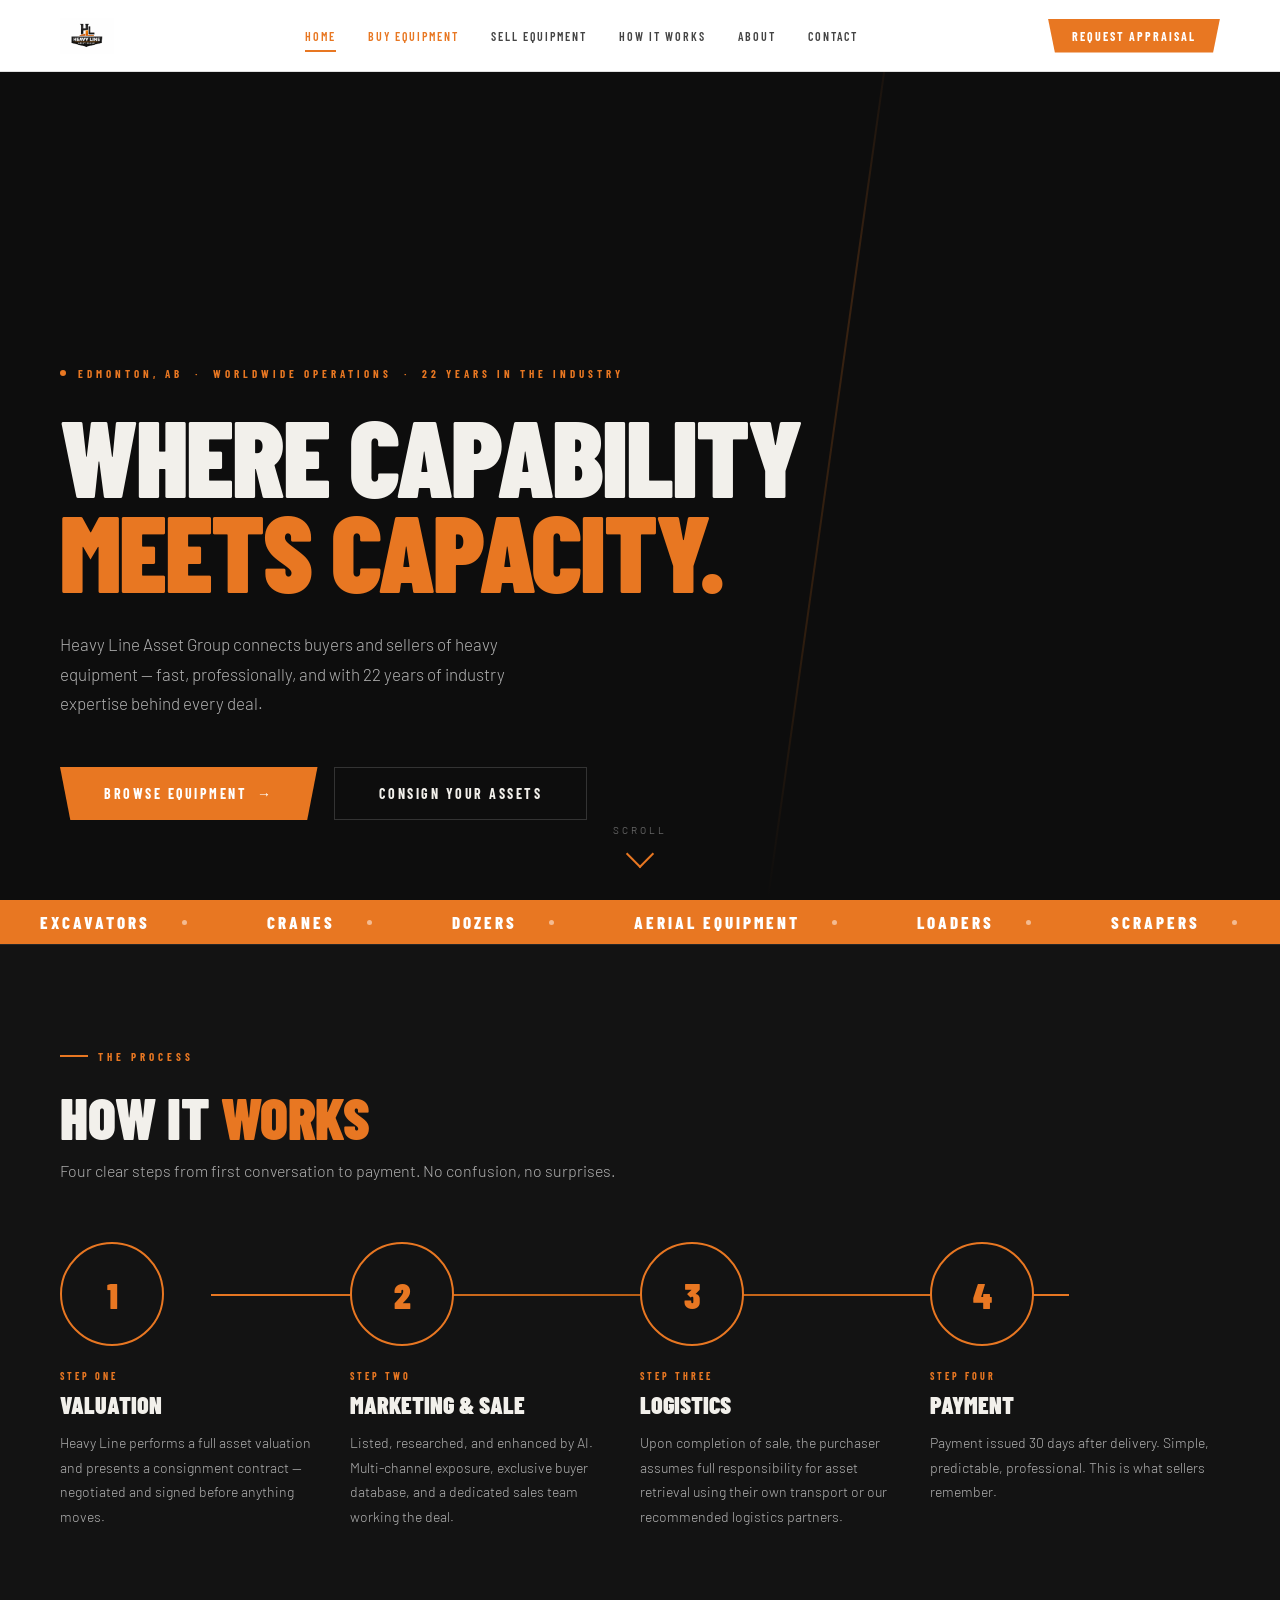
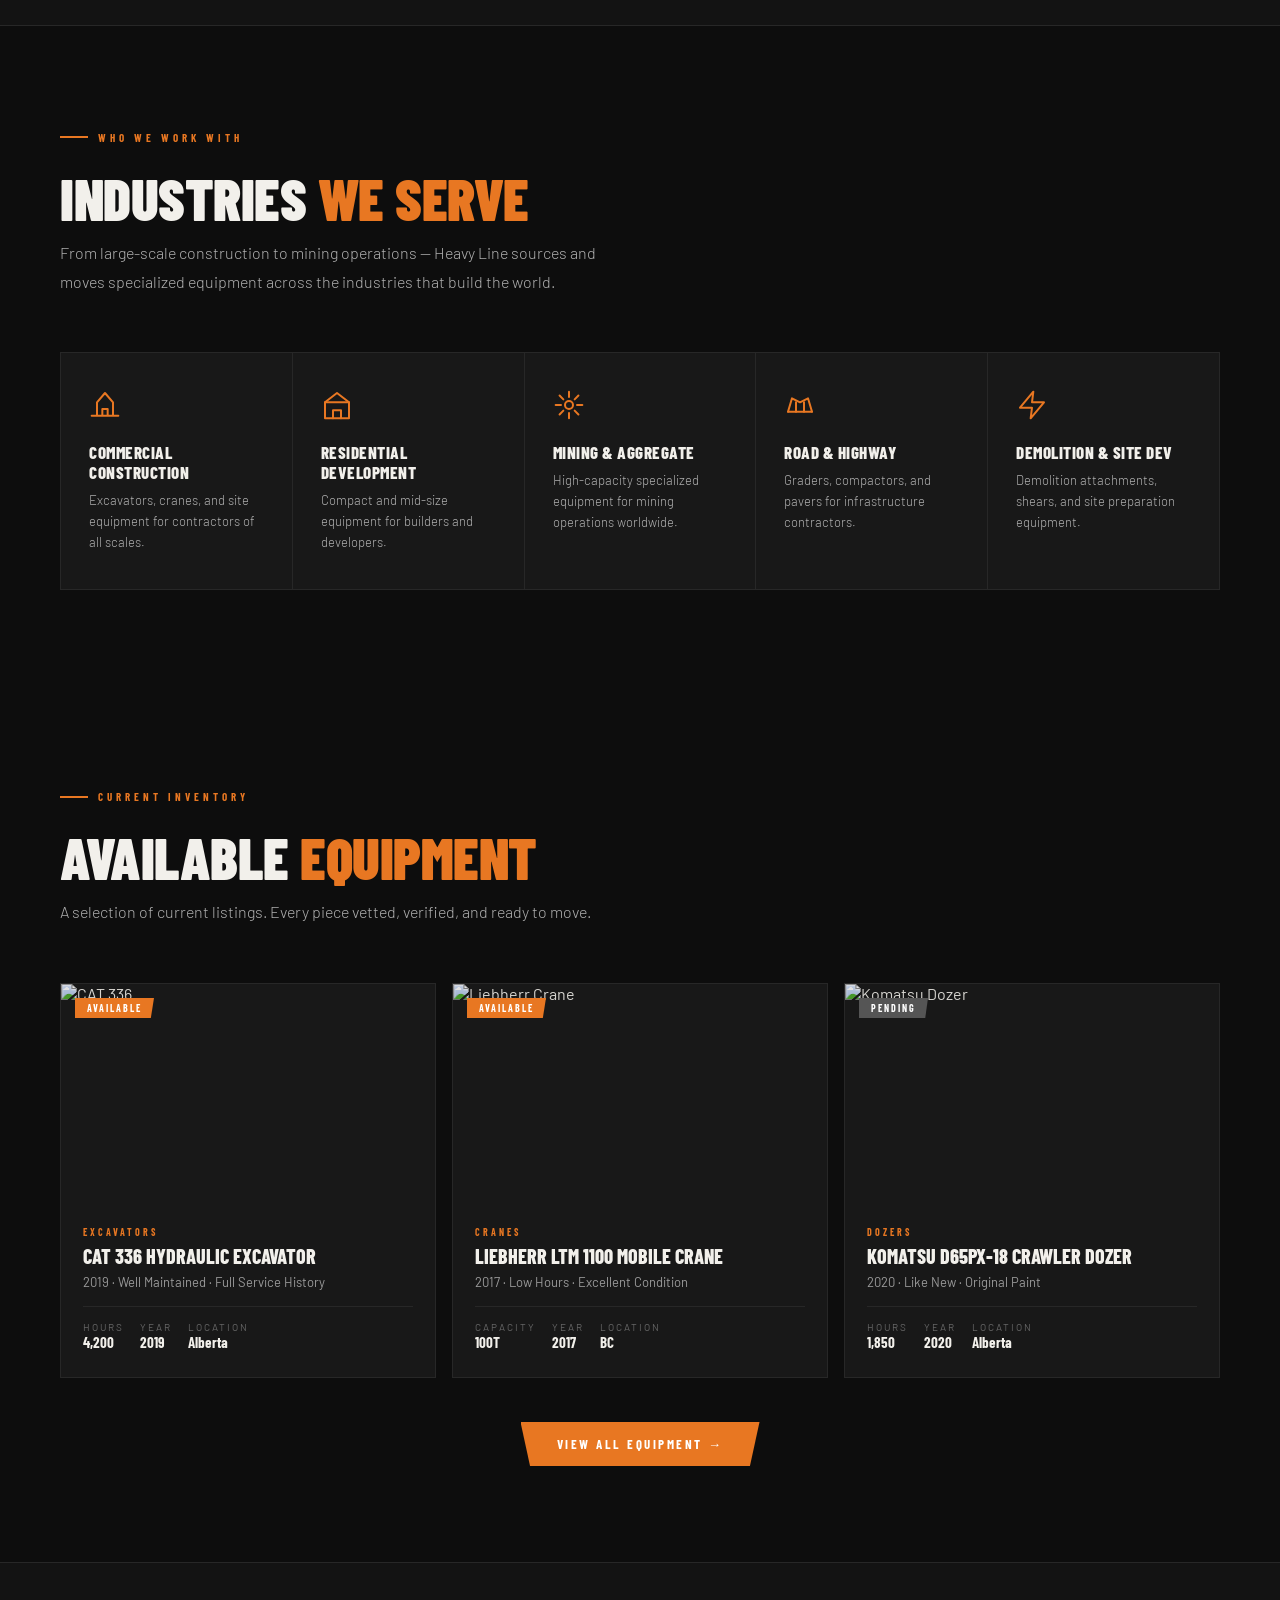
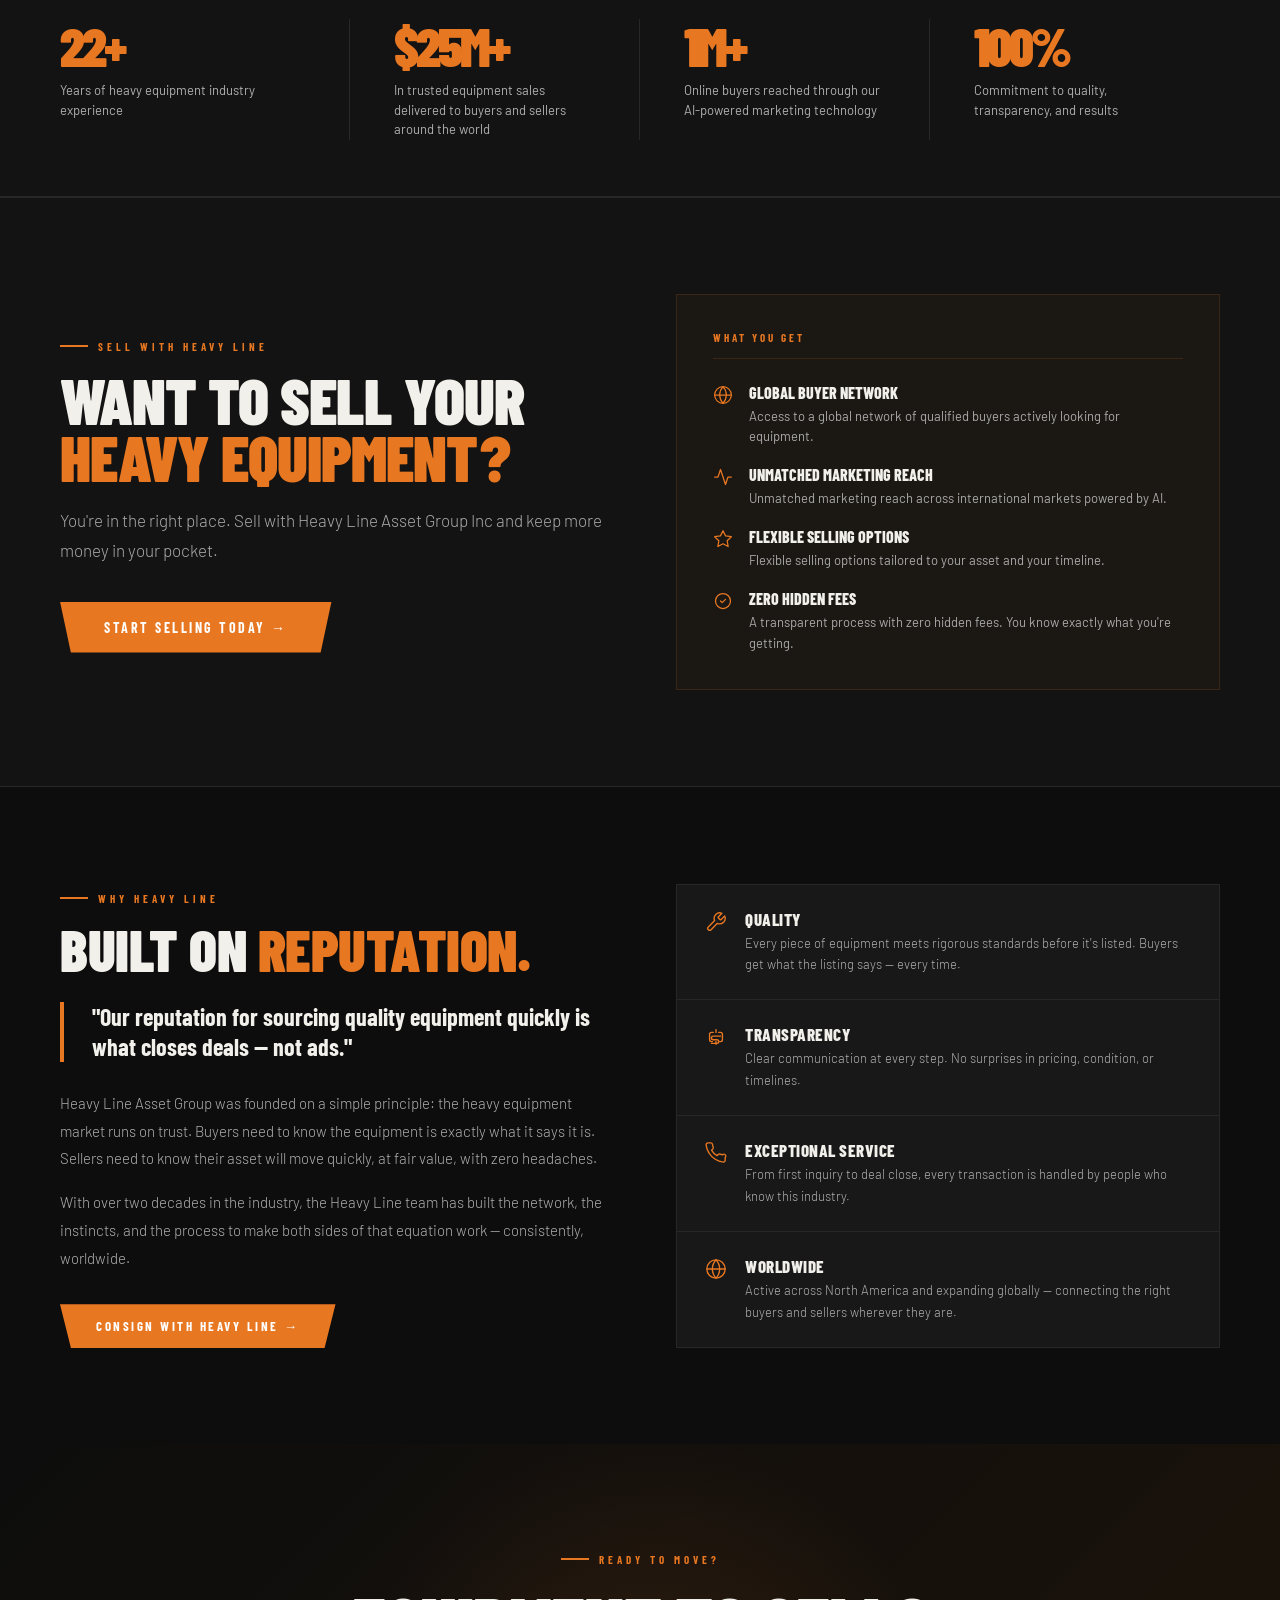
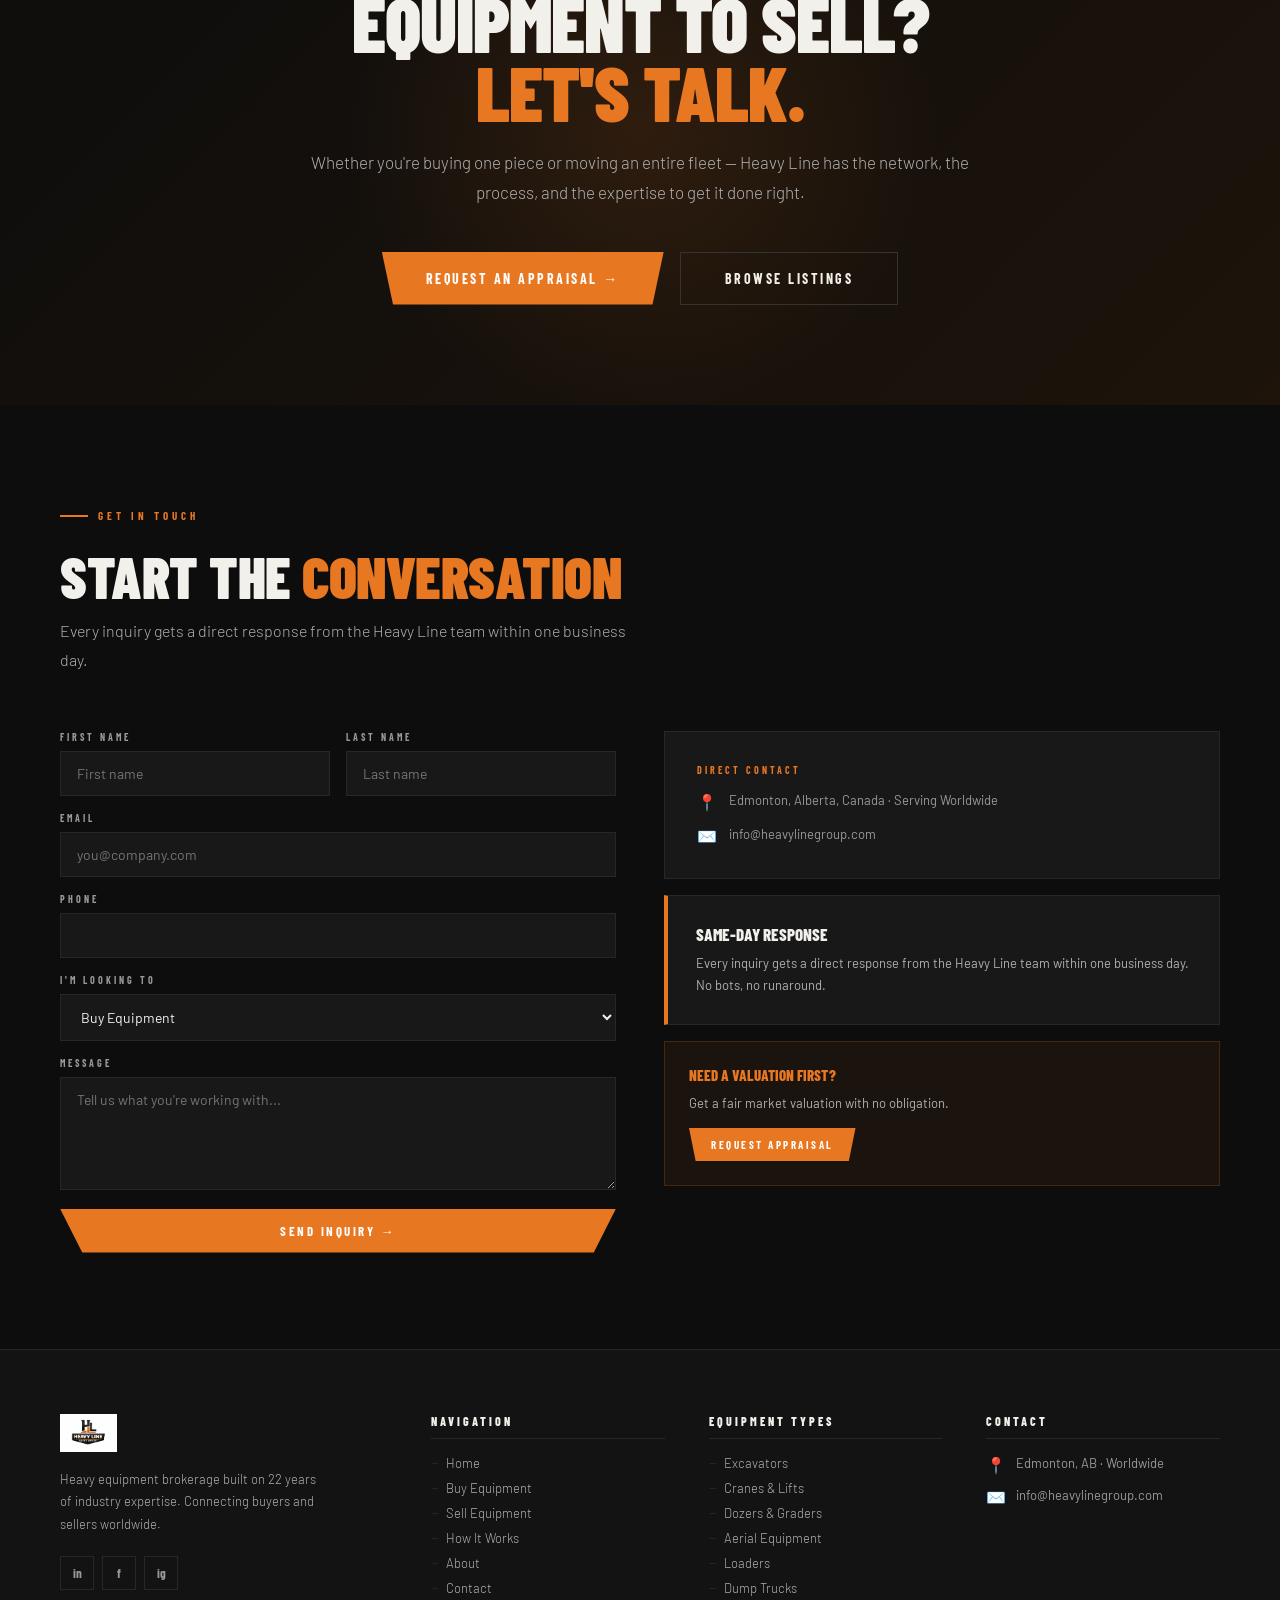
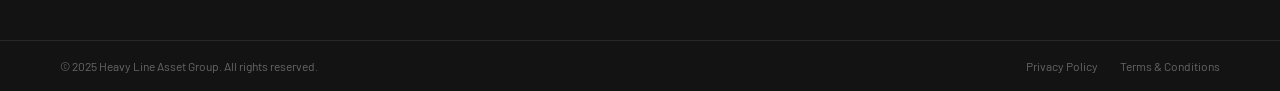
==== index.html @ 3ad679d1 "Add files via upload" ====
<!DOCTYPE html>
<html lang="en">
<head>
<meta charset="UTF-8">
<meta name="viewport" content="width=device-width, initial-scale=1.0">
<title>Heavy Line Asset Group — Global Heavy Equipment Brokerage</title>
<meta name="description" content="Heavy Line Asset Group connects buyers and sellers of heavy equipment worldwide. 22 years of industry expertise behind every deal.">
<link rel="stylesheet" href="style.css">
<script src="https://identity.netlify.com/v1/netlify-identity-widget.js"></script>
</head>
<body>
<!-- Netlify Forms detection -->
<form name="contact-inquiry" netlify netlify-honeypot="bot-field" hidden>
  <input type="text" name="first-name">
  <input type="text" name="last-name">
  <input type="email" name="email">
  <input type="tel" name="phone">
  <select name="inquiry-type"></select>
  <textarea name="message"></textarea>
</form>
<form name="appraisal-request" netlify netlify-honeypot="bot-field" hidden>
  <input type="text" name="first-name">
  <input type="text" name="last-name">
  <input type="email" name="email">
  <input type="tel" name="phone">
  <input type="text" name="equipment-type">
  <input type="text" name="make">
  <input type="text" name="model">
  <input type="number" name="year">
  <input type="text" name="location">
  <input type="text" name="condition">
  <textarea name="notes"></textarea>
</form>

<!-- Netlify Forms detection -->
<form name="contact-inquiry" netlify netlify-honeypot="bot-field" hidden>
  <input type="text" name="first-name">
  <input type="text" name="last-name">
  <input type="email" name="email">
  <input type="tel" name="phone">
  <select name="inquiry-type"></select>
  <textarea name="message"></textarea>
</form>
<form name="appraisal-request" netlify netlify-honeypot="bot-field" hidden>
  <input type="text" name="first-name">
  <input type="text" name="last-name">
  <input type="email" name="email">
  <input type="tel" name="phone">
  <input type="text" name="equipment-type">
  <input type="text" name="make">
  <input type="text" name="model">
  <input type="number" name="year">
  <input type="text" name="location">
  <input type="text" name="condition">
  <textarea name="notes"></textarea>
</form>

<nav class="nav" id="main-nav">
  <a href="index.html" class="nav__logo"><img src="[data-uri]" alt="Heavy Line Asset Group"></a>
  <ul class="nav__links">
    <li><a href="index.html" class="active">Home</a></li>
    <li><a href="buy.html" class="nav-buy">Buy Equipment</a></li>
    <li><a href="sell.html">Sell Equipment</a></li>
    <li><a href="index.html#how-it-works">How It Works</a></li>
    <li><a href="index.html#about">About</a></li>
    <li><a href="index.html#contact">Contact</a></li>
  </ul>
  <button class="nav__hamburger" id="nav-hamburger" onclick="this.classList.toggle('open');document.getElementById('mobile-nav').classList.toggle('open');" aria-label="Menu">
    <span></span><span></span><span></span>
  </button>
  <button class="nav__cta-btn" onclick="document.getElementById('appraisal-modal').classList.add('open');document.body.style.overflow='hidden'">Request Appraisal</button>
</nav>
<div class="nav__mobile" id="mobile-nav">
    <a href="index.html" class='active'>Home</a>
    <a href="buy.html" class='nav-buy'>Buy Equipment</a>
    <a href="sell.html" >Sell Equipment</a>
    <a href="index.html#how-it-works">How It Works</a>
    <a href="index.html#about">About</a>
    <a href="index.html#contact">Contact</a>
    <a href="#" class="nav__mobile-cta" onclick="document.getElementById('appraisal-modal').classList.add('open');document.body.style.overflow='hidden';document.getElementById('mobile-nav').classList.remove('open');document.querySelector('.nav__hamburger').classList.remove('open');return false;">Request Appraisal</a>
</div>

<!-- HERO -->
<section class="hero" style="position:relative;min-height:100vh;display:flex;flex-direction:column;justify-content:flex-end;padding:0 60px 80px;overflow:hidden;">
  <div style="position:absolute;inset:0;background:linear-gradient(to right,rgba(13,13,13,.96) 38%,rgba(13,13,13,.5) 65%,rgba(13,13,13,.88) 100%),linear-gradient(to top,rgba(13,13,13,.99) 0%,rgba(13,13,13,.25) 45%),url('https://images.unsplash.com/photo-1582580516099-72c92e2b8e5a?w=1600&q=80') center/cover no-repeat;"></div>
  <div style="position:absolute;top:0;right:35%;width:2px;height:100%;background:linear-gradient(to bottom,transparent,#E87722 30%,#B85E15 70%,transparent);opacity:.2;transform:skewX(-8deg);"></div>
  <div style="position:relative;z-index:2;max-width:780px;">
    <div style="display:flex;align-items:center;gap:12px;font-family:'Barlow Condensed',sans-serif;font-weight:700;font-size:11px;letter-spacing:4px;text-transform:uppercase;color:#E87722;margin-bottom:28px;animation:fadeUp .7s .1s ease both;">
      <div style="width:6px;height:6px;background:#E87722;border-radius:50%;animation:pulse 2.5s ease-in-out infinite;"></div>
      Edmonton, AB &nbsp;·&nbsp; Worldwide Operations &nbsp;·&nbsp; 22 Years in the Industry
    </div>
    <h1 style="font-family:'Barlow Condensed',sans-serif;font-weight:900;font-size:clamp(58px,8.5vw,108px);line-height:.88;text-transform:uppercase;letter-spacing:-2px;margin-bottom:32px;animation:fadeUp .8s .2s ease both;">Where Capability<br><span style="color:#E87722;display:block;">Meets Capacity.</span></h1>
    <p style="font-size:17px;font-weight:300;color:#b0b0b0;line-height:1.75;max-width:480px;margin-bottom:48px;animation:fadeUp .8s .35s ease both;">Heavy Line Asset Group connects buyers and sellers of heavy equipment — fast, professionally, and with 22 years of industry expertise behind every deal.</p>
    <div style="display:flex;gap:16px;flex-wrap:wrap;animation:fadeUp .8s .5s ease both;">
      <a href="buy.html" class="btn btn-primary btn-lg">Browse Equipment <span>→</span></a>
      <a href="sell.html" class="btn btn-ghost btn-lg">Consign Your Assets</a>
    </div>
  </div>

  <div style="position:absolute;bottom:36px;left:50%;transform:translateX(-50%);display:flex;flex-direction:column;align-items:center;gap:8px;z-index:2;animation:fadeIn 1s .8s ease both;">
    <span style="font-size:10px;letter-spacing:3px;text-transform:uppercase;color:#666;">Scroll</span>
    <div style="width:20px;height:20px;border-right:2px solid #E87722;border-bottom:2px solid #E87722;transform:rotate(45deg);animation:scrollDrop 2s ease-in-out infinite;"></div>
  </div>
</section>

<!-- TICKER -->
<div class="ticker"><div class="ticker__track">
  <span class="ticker__item">Excavators <span class="ticker__sep"></span></span><span class="ticker__item">Cranes <span class="ticker__sep"></span></span><span class="ticker__item">Dozers <span class="ticker__sep"></span></span><span class="ticker__item">Aerial Equipment <span class="ticker__sep"></span></span><span class="ticker__item">Loaders <span class="ticker__sep"></span></span><span class="ticker__item">Scrapers <span class="ticker__sep"></span></span><span class="ticker__item">Graders <span class="ticker__sep"></span></span><span class="ticker__item">Compactors <span class="ticker__sep"></span></span><span class="ticker__item">Dump Trucks <span class="ticker__sep"></span></span><span class="ticker__item">Forklifts <span class="ticker__sep"></span></span>
  <span class="ticker__item">Excavators <span class="ticker__sep"></span></span><span class="ticker__item">Cranes <span class="ticker__sep"></span></span><span class="ticker__item">Dozers <span class="ticker__sep"></span></span><span class="ticker__item">Aerial Equipment <span class="ticker__sep"></span></span><span class="ticker__item">Loaders <span class="ticker__sep"></span></span><span class="ticker__item">Scrapers <span class="ticker__sep"></span></span><span class="ticker__item">Graders <span class="ticker__sep"></span></span><span class="ticker__item">Compactors <span class="ticker__sep"></span></span><span class="ticker__item">Dump Trucks <span class="ticker__sep"></span></span><span class="ticker__item">Forklifts <span class="ticker__sep"></span></span>
</div></div>

<!-- HOW IT WORKS -->
<div class="sw--dark" id="how-it-works"><div class="sw-in">
  <div class="sec-hdr reveal"><p class="u-tag sec-tag">The Process</p><h2 class="sec-title" style="margin-top:14px;">How It <span>Works</span></h2><p class="sec-body">Four clear steps from first conversation to payment. No confusion, no surprises.</p></div>
  <div style="display:grid;grid-template-columns:repeat(4,1fr);gap:0;position:relative;" class="reveal">
    <div style="content:'';position:absolute;top:52px;left:calc(12.5% + 6px);right:calc(12.5% + 6px);height:2px;background:linear-gradient(90deg,#E87722,#B85E15,#E87722);z-index:0;pointer-events:none;"></div>
    <div class="proc-step" style="padding:0 32px 0 0;position:relative;z-index:1;">
      <div class="proc-circle" style="width:104px;height:104px;border-radius:50%;border:2px solid #E87722;background:#131313;display:flex;align-items:center;justify-content:center;margin-bottom:24px;"><span style="font-family:'Barlow Condensed',sans-serif;font-weight:900;font-size:36px;color:#E87722;">1</span></div>
      <p style="font-family:'Barlow Condensed',sans-serif;font-weight:700;font-size:10px;letter-spacing:3px;text-transform:uppercase;color:#E87722;margin-bottom:8px;">Step One</p>
      <h3 style="font-family:'Barlow Condensed',sans-serif;font-weight:900;font-size:24px;text-transform:uppercase;margin-bottom:12px;">Valuation</h3>
      <p style="font-size:14px;font-weight:300;color:#b0b0b0;line-height:1.75;">Heavy Line performs a full asset valuation and presents a consignment contract — negotiated and signed before anything moves.</p>
    </div>
    <div class="proc-step" style="padding:0 32px 0 0;position:relative;z-index:1;">
      <div class="proc-circle" style="width:104px;height:104px;border-radius:50%;border:2px solid #E87722;background:#131313;display:flex;align-items:center;justify-content:center;margin-bottom:24px;"><span style="font-family:'Barlow Condensed',sans-serif;font-weight:900;font-size:36px;color:#E87722;">2</span></div>
      <p style="font-family:'Barlow Condensed',sans-serif;font-weight:700;font-size:10px;letter-spacing:3px;text-transform:uppercase;color:#E87722;margin-bottom:8px;">Step Two</p>
      <h3 style="font-family:'Barlow Condensed',sans-serif;font-weight:900;font-size:24px;text-transform:uppercase;margin-bottom:12px;">Marketing &amp; Sale</h3>
      <p style="font-size:14px;font-weight:300;color:#b0b0b0;line-height:1.75;">Listed, researched, and enhanced by AI. Multi-channel exposure, exclusive buyer database, and a dedicated sales team working the deal.</p>
    </div>
    <div class="proc-step" style="padding:0 32px 0 0;position:relative;z-index:1;">
      <div class="proc-circle" style="width:104px;height:104px;border-radius:50%;border:2px solid #E87722;background:#131313;display:flex;align-items:center;justify-content:center;margin-bottom:24px;"><span style="font-family:'Barlow Condensed',sans-serif;font-weight:900;font-size:36px;color:#E87722;">3</span></div>
      <p style="font-family:'Barlow Condensed',sans-serif;font-weight:700;font-size:10px;letter-spacing:3px;text-transform:uppercase;color:#E87722;margin-bottom:8px;">Step Three</p>
      <h3 style="font-family:'Barlow Condensed',sans-serif;font-weight:900;font-size:24px;text-transform:uppercase;margin-bottom:12px;">Logistics</h3>
      <p style="font-size:14px;font-weight:300;color:#b0b0b0;line-height:1.75;">Upon completion of sale, the purchaser assumes full responsibility for asset retrieval using their own transport or our recommended logistics partners.</p>
    </div>
    <div class="proc-step" style="position:relative;z-index:1;">
      <div class="proc-circle" style="width:104px;height:104px;border-radius:50%;border:2px solid #E87722;background:#131313;display:flex;align-items:center;justify-content:center;margin-bottom:24px;"><span style="font-family:'Barlow Condensed',sans-serif;font-weight:900;font-size:36px;color:#E87722;">4</span></div>
      <p style="font-family:'Barlow Condensed',sans-serif;font-weight:700;font-size:10px;letter-spacing:3px;text-transform:uppercase;color:#E87722;margin-bottom:8px;">Step Four</p>
      <h3 style="font-family:'Barlow Condensed',sans-serif;font-weight:900;font-size:24px;text-transform:uppercase;margin-bottom:12px;">Payment</h3>
      <p style="font-size:14px;font-weight:300;color:#b0b0b0;line-height:1.75;">Payment issued 30 days after delivery. Simple, predictable, professional. This is what sellers remember.</p>
    </div>
  </div>
</div></div>

<!-- INDUSTRIES -->
<div class="sw">
  <div class="sec-hdr reveal"><p class="u-tag sec-tag">Who We Work With</p><h2 class="sec-title" style="margin-top:14px;">Industries <span>We Serve</span></h2><p class="sec-body">From large-scale construction to mining operations — Heavy Line sources and moves specialized equipment across the industries that build the world.</p></div>
  <div style="display:grid;grid-template-columns:repeat(5,1fr);gap:1px;background:#272727;border:1px solid #272727;margin-top:56px;" class="reveal">
    <div class="ind-card"><div style="margin-bottom:18px;"><svg width="32" height="32" viewBox="0 0 24 24" fill="none" stroke="#E87722" stroke-width="1.5" stroke-linecap="round" stroke-linejoin="round"><path d="M2 20h20M6 20V10l6-7 6 7v10M10 20v-5h4v5"/></svg></div><div style="font-family:'Barlow Condensed',sans-serif;font-weight:800;font-size:17px;text-transform:uppercase;letter-spacing:.5px;margin-bottom:8px;">Commercial Construction</div><div style="font-size:13px;font-weight:300;color:#b0b0b0;line-height:1.6;">Excavators, cranes, and site equipment for contractors of all scales.</div></div>
    <div class="ind-card"><div style="margin-bottom:18px;"><svg width="32" height="32" viewBox="0 0 24 24" fill="none" stroke="#E87722" stroke-width="1.5" stroke-linecap="round" stroke-linejoin="round"><rect x="3" y="10" width="18" height="12"/><path d="M3 10L12 3l9 7"/><path d="M9 22V16h6v6"/></svg></div><div style="font-family:'Barlow Condensed',sans-serif;font-weight:800;font-size:17px;text-transform:uppercase;letter-spacing:.5px;margin-bottom:8px;">Residential Development</div><div style="font-size:13px;font-weight:300;color:#b0b0b0;line-height:1.6;">Compact and mid-size equipment for builders and developers.</div></div>
    <div class="ind-card"><div style="margin-bottom:18px;"><svg width="32" height="32" viewBox="0 0 24 24" fill="none" stroke="#E87722" stroke-width="1.5" stroke-linecap="round" stroke-linejoin="round"><circle cx="12" cy="12" r="3"/><path d="M12 2v4M12 18v4M4.93 4.93l2.83 2.83M16.24 16.24l2.83 2.83M2 12h4M18 12h4M4.93 19.07l2.83-2.83M16.24 7.76l2.83-2.83"/></svg></div><div style="font-family:'Barlow Condensed',sans-serif;font-weight:800;font-size:17px;text-transform:uppercase;letter-spacing:.5px;margin-bottom:8px;">Mining &amp; Aggregate</div><div style="font-size:13px;font-weight:300;color:#b0b0b0;line-height:1.6;">High-capacity specialized equipment for mining operations worldwide.</div></div>
    <div class="ind-card"><div style="margin-bottom:18px;"><svg width="32" height="32" viewBox="0 0 24 24" fill="none" stroke="#E87722" stroke-width="1.5" stroke-linecap="round" stroke-linejoin="round"><path d="M3 17l3-10 6 3 6-3 3 10"/><path d="M3 17h18"/><path d="M9 10v7M15 10v7"/></svg></div><div style="font-family:'Barlow Condensed',sans-serif;font-weight:800;font-size:17px;text-transform:uppercase;letter-spacing:.5px;margin-bottom:8px;">Road &amp; Highway</div><div style="font-size:13px;font-weight:300;color:#b0b0b0;line-height:1.6;">Graders, compactors, and pavers for infrastructure contractors.</div></div>
    <div class="ind-card"><div style="margin-bottom:18px;"><svg width="32" height="32" viewBox="0 0 24 24" fill="none" stroke="#E87722" stroke-width="1.5" stroke-linecap="round" stroke-linejoin="round"><polygon points="13 2 3 14 12 14 11 22 21 10 12 10 13 2"/></svg></div><div style="font-family:'Barlow Condensed',sans-serif;font-weight:800;font-size:17px;text-transform:uppercase;letter-spacing:.5px;margin-bottom:8px;">Demolition &amp; Site Dev</div><div style="font-size:13px;font-weight:300;color:#b0b0b0;line-height:1.6;">Demolition attachments, shears, and site preparation equipment.</div></div>
  </div>
</div>

<!-- FEATURED LISTINGS -->
<div class="sw" id="listings">
  <div class="sec-hdr reveal"><p class="u-tag sec-tag">Current Inventory</p><h2 class="sec-title" style="margin-top:14px;">Available <span>Equipment</span></h2><p class="sec-body">A selection of current listings. Every piece vetted, verified, and ready to move.</p></div>
  <div style="display:grid;grid-template-columns:repeat(3,1fr);gap:16px;" id="featured-listings">
    <!-- Sample listing cards - replace with real listings -->
    <a href="listing.html?id=cat-336" class="lst-card reveal rd1">
      <div class="lst-card__imgw"><img src="https://images.unsplash.com/photo-1558618666-fcd25c85cd64?w=600&q=80" alt="CAT 336" class="lst-card__img"><span class="lst-card__badge available">Available</span></div>
      <div class="lst-card__body"><p class="lst-card__cat">Excavators</p><h3 class="lst-card__title">CAT 336 Hydraulic Excavator</h3><p class="lst-card__sub">2019 · Well Maintained · Full Service History</p><div class="lst-card__specs"><div><div class="lst-card__spec-l">Hours</div><div class="lst-card__spec-v">4,200</div></div><div><div class="lst-card__spec-l">Year</div><div class="lst-card__spec-v">2019</div></div><div><div class="lst-card__spec-l">Location</div><div class="lst-card__spec-v">Alberta</div></div></div></div>
    </a>
    <a href="listing.html?id=liebherr-ltm" class="lst-card reveal rd2">
      <div class="lst-card__imgw"><img src="https://images.unsplash.com/photo-1504307651254-35680f356dfd?w=600&q=80" alt="Liebherr Crane" class="lst-card__img"><span class="lst-card__badge available">Available</span></div>
      <div class="lst-card__body"><p class="lst-card__cat">Cranes</p><h3 class="lst-card__title">Liebherr LTM 1100 Mobile Crane</h3><p class="lst-card__sub">2017 · Low Hours · Excellent Condition</p><div class="lst-card__specs"><div><div class="lst-card__spec-l">Capacity</div><div class="lst-card__spec-v">100T</div></div><div><div class="lst-card__spec-l">Year</div><div class="lst-card__spec-v">2017</div></div><div><div class="lst-card__spec-l">Location</div><div class="lst-card__spec-v">BC</div></div></div></div>
    </a>
    <a href="listing.html?id=komatsu-d65" class="lst-card reveal rd3">
      <div class="lst-card__imgw"><img src="https://images.unsplash.com/photo-1581094794329-c8112a89af12?w=600&q=80" alt="Komatsu Dozer" class="lst-card__img"><span class="lst-card__badge pending">Pending</span></div>
      <div class="lst-card__body"><p class="lst-card__cat">Dozers</p><h3 class="lst-card__title">Komatsu D65PX-18 Crawler Dozer</h3><p class="lst-card__sub">2020 · Like New · Original Paint</p><div class="lst-card__specs"><div><div class="lst-card__spec-l">Hours</div><div class="lst-card__spec-v">1,850</div></div><div><div class="lst-card__spec-l">Year</div><div class="lst-card__spec-v">2020</div></div><div><div class="lst-card__spec-l">Location</div><div class="lst-card__spec-v">Alberta</div></div></div></div>
    </a>
  </div>
  <div style="text-align:center;margin-top:44px;" class="reveal"><a href="buy.html" class="btn btn-primary">View All Equipment →</a></div>
</div>

<!-- STATS BAR -->
<div class="stats-bar"><div class="stats-bar__in">
  <div class="stats-bar__item reveal"><div class="stats-n">22+</div><div class="stats-l" style="color:#b0b0b0;">Years of heavy equipment industry experience</div></div>
  <div class="stats-bar__item reveal rd1"><div class="stats-n">$25M+</div><div class="stats-l" style="color:#b0b0b0;">In trusted equipment sales delivered to buyers and sellers around the world</div></div>
  <div class="stats-bar__item reveal rd2"><div class="stats-n">1M+</div><div class="stats-l" style="color:#b0b0b0;">Online buyers reached through our AI-powered marketing technology</div></div>
  <div class="stats-bar__item reveal rd3"><div class="stats-n">100%</div><div class="stats-l" style="color:#b0b0b0;">Commitment to quality, transparency, and results</div></div>
</div></div>

<!-- SELL CTA SECTION -->
<div class="sw" style="background:#131313;border-top:1px solid #272727;border-bottom:1px solid #272727;padding:0;">
  <div style="max-width:1280px;margin:0 auto;padding:96px 60px;">
    <div style="display:grid;grid-template-columns:1fr 1fr;gap:72px;align-items:center;">
      <div class="reveal">
        <p class="u-tag sec-tag" style="margin-bottom:18px;">Sell With Heavy Line</p>
        <h2 style="font-family:'Barlow Condensed',sans-serif;font-weight:900;font-size:clamp(38px,5vw,66px);line-height:.9;text-transform:uppercase;letter-spacing:-1px;margin-bottom:20px;">Want to Sell Your<br><span style="color:#E87722;">Heavy Equipment?</span></h2>
        <p style="font-size:17px;font-weight:300;color:#aaa;line-height:1.75;margin-bottom:36px;">You're in the right place. Sell with Heavy Line Asset Group Inc and keep more money in your pocket.</p>
        <a href="sell.html" class="btn btn-primary btn-lg">Start Selling Today →</a>
      </div>
      <div class="reveal rd2">
        <div style="background:rgba(232,119,34,.04);border:1px solid rgba(232,119,34,.15);padding:36px;">
          <p style="font-family:'Barlow Condensed',sans-serif;font-weight:700;font-size:11px;letter-spacing:3px;text-transform:uppercase;color:#E87722;margin-bottom:24px;padding-bottom:14px;border-bottom:1px solid rgba(232,119,34,.15);">What You Get</p>
          <div style="display:flex;flex-direction:column;gap:18px;">
            <div style="display:flex;gap:16px;align-items:flex-start;">
              <div style="flex-shrink:0;margin-top:2px;"><svg width="20" height="20" viewBox="0 0 24 24" fill="none" stroke="#E87722" stroke-width="1.5" stroke-linecap="round" stroke-linejoin="round"><circle cx="12" cy="12" r="10"/><line x1="2" y1="12" x2="22" y2="12"/><path d="M12 2a15.3 15.3 0 0 1 4 10 15.3 15.3 0 0 1-4 10 15.3 15.3 0 0 1-4-10 15.3 15.3 0 0 1 4-10z"/></svg></div>
              <div><div style="font-family:'Barlow Condensed',sans-serif;font-weight:800;font-size:16px;text-transform:uppercase;margin-bottom:4px;">Global Buyer Network</div><div style="font-size:13px;color:#aaa;line-height:1.6;">Access to a global network of qualified buyers actively looking for equipment.</div></div>
            </div>
            <div style="display:flex;gap:16px;align-items:flex-start;">
              <div style="flex-shrink:0;margin-top:2px;"><svg width="20" height="20" viewBox="0 0 24 24" fill="none" stroke="#E87722" stroke-width="1.5" stroke-linecap="round" stroke-linejoin="round"><path d="M22 12h-4l-3 9L9 3l-3 9H2"/></svg></div>
              <div><div style="font-family:'Barlow Condensed',sans-serif;font-weight:800;font-size:16px;text-transform:uppercase;margin-bottom:4px;">Unmatched Marketing Reach</div><div style="font-size:13px;color:#aaa;line-height:1.6;">Unmatched marketing reach across international markets powered by AI.</div></div>
            </div>
            <div style="display:flex;gap:16px;align-items:flex-start;">
              <div style="flex-shrink:0;margin-top:2px;"><svg width="20" height="20" viewBox="0 0 24 24" fill="none" stroke="#E87722" stroke-width="1.5" stroke-linecap="round" stroke-linejoin="round"><path d="M12 2l3.09 6.26L22 9.27l-5 4.87 1.18 6.88L12 17.77l-6.18 3.25L7 14.14 2 9.27l6.91-1.01L12 2z"/></svg></div>
              <div><div style="font-family:'Barlow Condensed',sans-serif;font-weight:800;font-size:16px;text-transform:uppercase;margin-bottom:4px;">Flexible Selling Options</div><div style="font-size:13px;color:#aaa;line-height:1.6;">Flexible selling options tailored to your asset and your timeline.</div></div>
            </div>
            <div style="display:flex;gap:16px;align-items:flex-start;">
              <div style="flex-shrink:0;margin-top:2px;"><svg width="20" height="20" viewBox="0 0 24 24" fill="none" stroke="#E87722" stroke-width="1.5" stroke-linecap="round" stroke-linejoin="round"><path d="M9 12l2 2 4-4"/><path d="M21 12c0 4.97-4.03 9-9 9s-9-4.03-9-9 4.03-9 9-9 9 4.03 9 9z"/></svg></div>
              <div><div style="font-family:'Barlow Condensed',sans-serif;font-weight:800;font-size:16px;text-transform:uppercase;margin-bottom:4px;">Zero Hidden Fees</div><div style="font-size:13px;color:#aaa;line-height:1.6;">A transparent process with zero hidden fees. You know exactly what you're getting.</div></div>
            </div>
          </div>
        </div>
      </div>
    </div>
  </div>
</div>
<!-- ABOUT -->
<div class="sw" id="about">
  <div style="display:grid;grid-template-columns:1fr 1fr;gap:72px;align-items:center;">
    <div class="reveal">
      <p class="u-tag sec-tag" style="margin-bottom:18px;">Why Heavy Line</p>
      <h2 class="sec-title" style="margin-bottom:26px;">Built on <span>Reputation.</span></h2>
      <blockquote style="font-family:'Barlow Condensed',sans-serif;font-weight:700;font-size:24px;line-height:1.25;border-left:4px solid #E87722;padding-left:28px;margin-bottom:28px;">"Our reputation for sourcing quality equipment quickly is what closes deals — not ads."</blockquote>
      <p style="font-size:15px;font-weight:300;color:#b0b0b0;line-height:1.85;margin-bottom:16px;">Heavy Line Asset Group was founded on a simple principle: the heavy equipment market runs on trust. Buyers need to know the equipment is exactly what it says it is. Sellers need to know their asset will move quickly, at fair value, with zero headaches.</p>
      <p style="font-size:15px;font-weight:300;color:#b0b0b0;line-height:1.85;margin-bottom:32px;">With over two decades in the industry, the Heavy Line team has built the network, the instincts, and the process to make both sides of that equation work — consistently, worldwide.</p>
      <a href="sell.html" class="btn btn-primary">Consign With Heavy Line →</a>
    </div>
    <div style="display:flex;flex-direction:column;gap:0;" class="reveal rd2">
      <div style="padding:24px 28px;border:1px solid #272727;border-bottom:none;background:#181818;display:flex;gap:18px;align-items:flex-start;transition:border-color .2s;" onmouseover="this.style.borderColor='rgba(232,119,34,.4)'" onmouseout="this.style.borderColor='#272727'"><div style="flex-shrink:0;margin-top:2px;"><svg width="22" height="22" viewBox="0 0 24 24" fill="none" stroke="#E87722" stroke-width="1.5" stroke-linecap="round" stroke-linejoin="round"><path d="M14.7 6.3a1 1 0 0 0 0 1.4l1.6 1.6a1 1 0 0 0 1.4 0l3.77-3.77a6 6 0 0 1-7.94 7.94l-6.91 6.91a2.12 2.12 0 0 1-3-3l6.91-6.91a6 6 0 0 1 7.94-7.94l-3.76 3.76z"/></svg></div><div><div style="font-family:'Barlow Condensed',sans-serif;font-weight:800;font-size:17px;text-transform:uppercase;letter-spacing:.5px;margin-bottom:4px;">Quality</div><div style="font-size:13px;font-weight:300;color:#b0b0b0;line-height:1.65;">Every piece of equipment meets rigorous standards before it's listed. Buyers get what the listing says — every time.</div></div></div>
      <div style="padding:24px 28px;border:1px solid #272727;border-bottom:none;background:#181818;display:flex;gap:18px;align-items:flex-start;transition:border-color .2s;" onmouseover="this.style.borderColor='rgba(232,119,34,.4)'" onmouseout="this.style.borderColor='#272727'"><div style="flex-shrink:0;margin-top:2px;"><svg width="22" height="22" viewBox="0 0 24 24" fill="none" stroke="#E87722" stroke-width="1.5" stroke-linecap="round" stroke-linejoin="round"><path d="M17 11H9a2 2 0 0 0 0 4h4a2 2 0 0 1 0 4H7"/><path d="M9 7H7a2 2 0 0 0-2 2v6a2 2 0 0 0 2 2h1"/><path d="M15 7h2a2 2 0 0 1 2 2v6a2 2 0 0 1-2 2h-1"/><line x1="12" y1="4" x2="12" y2="7"/><line x1="12" y1="17" x2="12" y2="20"/></svg></div><div><div style="font-family:'Barlow Condensed',sans-serif;font-weight:800;font-size:17px;text-transform:uppercase;letter-spacing:.5px;margin-bottom:4px;">Transparency</div><div style="font-size:13px;font-weight:300;color:#b0b0b0;line-height:1.65;">Clear communication at every step. No surprises in pricing, condition, or timelines.</div></div></div>
      <div style="padding:24px 28px;border:1px solid #272727;border-bottom:none;background:#181818;display:flex;gap:18px;align-items:flex-start;transition:border-color .2s;" onmouseover="this.style.borderColor='rgba(232,119,34,.4)'" onmouseout="this.style.borderColor='#272727'"><div style="flex-shrink:0;margin-top:2px;"><svg width="22" height="22" viewBox="0 0 24 24" fill="none" stroke="#E87722" stroke-width="1.5" stroke-linecap="round" stroke-linejoin="round"><path d="M22 16.92v3a2 2 0 0 1-2.18 2 19.79 19.79 0 0 1-8.63-3.07A19.5 19.5 0 0 1 4.36 12 19.79 19.79 0 0 1 1.21 3.18 2 2 0 0 1 3.22 1h3a2 2 0 0 1 2 1.72c.127.96.361 1.903.7 2.81a2 2 0 0 1-.45 2.11L7.09 8.91a16 16 0 0 0 6 6l1.27-1.27a2 2 0 0 1 2.11-.45c.907.339 1.85.573 2.81.7A2 2 0 0 1 22 16.92z"/></svg></div><div><div style="font-family:'Barlow Condensed',sans-serif;font-weight:800;font-size:17px;text-transform:uppercase;letter-spacing:.5px;margin-bottom:4px;">Exceptional Service</div><div style="font-size:13px;font-weight:300;color:#b0b0b0;line-height:1.65;">From first inquiry to deal close, every transaction is handled by people who know this industry.</div></div></div>
      <div style="padding:24px 28px;border:1px solid #272727;background:#181818;display:flex;gap:18px;align-items:flex-start;transition:border-color .2s;" onmouseover="this.style.borderColor='rgba(232,119,34,.4)'" onmouseout="this.style.borderColor='#272727'"><div style="flex-shrink:0;margin-top:2px;"><svg width="22" height="22" viewBox="0 0 24 24" fill="none" stroke="#E87722" stroke-width="1.5" stroke-linecap="round" stroke-linejoin="round"><circle cx="12" cy="12" r="10"/><line x1="2" y1="12" x2="22" y2="12"/><path d="M12 2a15.3 15.3 0 0 1 4 10 15.3 15.3 0 0 1-4 10 15.3 15.3 0 0 1-4-10 15.3 15.3 0 0 1 4-10z"/></svg></div><div><div style="font-family:'Barlow Condensed',sans-serif;font-weight:800;font-size:17px;text-transform:uppercase;letter-spacing:.5px;margin-bottom:4px;">Worldwide</div><div style="font-size:13px;font-weight:300;color:#b0b0b0;line-height:1.65;">Active across North America and expanding globally — connecting the right buyers and sellers wherever they are.</div></div></div>
    </div>
  </div>
</div>

<!-- CTA BANNER -->
<div style="position:relative;padding:100px 60px;overflow:hidden;text-align:center;">
  <div style="position:absolute;inset:0;background:linear-gradient(135deg,rgba(13,13,13,.97) 0%,rgba(30,20,10,.95) 100%),url('https://images.unsplash.com/photo-1590283603385-17ffb3a7f29f?w=1400&q=80') center/cover no-repeat;"></div>
  <div style="position:absolute;width:600px;height:600px;background:radial-gradient(circle,rgba(232,119,34,.12) 0%,transparent 70%);top:50%;left:50%;transform:translate(-50%,-50%);pointer-events:none;"></div>
  <div style="position:relative;z-index:2;max-width:680px;margin:0 auto;" class="reveal">
    <p class="u-tag" style="justify-content:center;margin-bottom:22px;">Ready to Move?</p>
    <h2 style="font-family:'Barlow Condensed',sans-serif;font-weight:900;font-size:clamp(46px,6vw,78px);line-height:.9;text-transform:uppercase;letter-spacing:-1px;margin-bottom:22px;">Equipment to Sell?<br><span style="color:#E87722;display:block;">Let's Talk.</span></h2>
    <p style="font-size:17px;font-weight:300;color:#b0b0b0;line-height:1.75;margin-bottom:44px;">Whether you're buying one piece or moving an entire fleet — Heavy Line has the network, the process, and the expertise to get it done right.</p>
    <div style="display:flex;gap:16px;justify-content:center;flex-wrap:wrap;">
      <button class="btn btn-primary btn-lg" onclick="document.getElementById('appraisal-modal').classList.add('open');document.body.style.overflow='hidden'">Request an Appraisal →</button>
      <a href="buy.html" class="btn btn-ghost btn-lg">Browse Listings</a>
    </div>
  </div>
</div>

<!-- CONTACT -->
<div class="sw" id="contact">
  <div class="sec-hdr reveal"><p class="u-tag sec-tag">Get in Touch</p><h2 class="sec-title" style="margin-top:14px;">Start the <span>Conversation</span></h2><p class="sec-body">Every inquiry gets a direct response from the Heavy Line team within one business day.</p></div>
  <div style="display:grid;grid-template-columns:1fr 1fr;gap:48px;margin-top:0;" class="reveal">
    <div>
      <div class="form-row-2"><div><label class="form-label">First Name</label><input type="text" class="form-input" placeholder="First name"></div><div><label class="form-label">Last Name</label><input type="text" class="form-input" placeholder="Last name"></div></div>
      <div class="form-group"><label class="form-label">Email</label><input type="email" class="form-input" placeholder="you@company.com"></div>
      <div class="form-group"><label class="form-label">Phone</label><input type="tel" class="form-input" placeholder=""></div>
      <div class="form-group"><label class="form-label">I'm Looking To</label><select class="form-input"><option>Buy Equipment</option><option>Sell / Consign Equipment</option><option>Get an Asset Valuation</option><option>General Inquiry</option></select></div>
      <div class="form-group"><label class="form-label">Message</label><textarea rows="5" class="form-input" placeholder="Tell us what you're working with..."></textarea></div>
      <button class="btn btn-primary" style="width:100%;justify-content:center;" id="contact-submit-btn" onclick="submitContactForm(this)">Send Inquiry →</button>
    </div>
    <div style="display:flex;flex-direction:column;gap:16px;">
      <div style="background:#181818;border:1px solid #272727;padding:32px;">
        <div style="font-family:'Barlow Condensed',sans-serif;font-weight:700;font-size:10px;letter-spacing:3px;text-transform:uppercase;color:#E87722;margin-bottom:16px;">Direct Contact</div>
        <div style="display:flex;gap:12px;align-items:flex-start;margin-bottom:14px;"><span style="color:#E87722;">📍</span><span style="font-size:13px;color:#999;">Edmonton, Alberta, Canada · Serving Worldwide</span></div>
        
        <div style="display:flex;gap:12px;align-items:flex-start;"><span style="color:#E87722;">✉️</span><span style="font-size:13px;color:#999;">info@heavylinegroup.com</span></div>
      </div>
      <div style="background:#181818;border:1px solid #272727;border-left:4px solid #E87722;padding:28px;">
        <div style="font-family:'Barlow Condensed',sans-serif;font-weight:800;font-size:17px;text-transform:uppercase;margin-bottom:8px;">Same-Day Response</div>
        <div style="font-size:13px;color:#b0b0b0;line-height:1.7;">Every inquiry gets a direct response from the Heavy Line team within one business day. No bots, no runaround.</div>
      </div>
      <div style="background:rgba(232,119,34,.06);border:1px solid rgba(232,119,34,.2);padding:24px;">
        <div style="font-family:'Barlow Condensed',sans-serif;font-weight:800;font-size:15px;text-transform:uppercase;color:#E87722;margin-bottom:8px;">Need a Valuation First?</div>
        <div style="font-size:13px;color:#b0b0b0;line-height:1.7;margin-bottom:14px;">Get a fair market valuation with no obligation.</div>
        <button class="btn btn-primary" style="font-size:11px;padding:10px 22px;" onclick="document.getElementById('appraisal-modal').classList.add('open');document.body.style.overflow='hidden'">Request Appraisal</button>
      </div>
    </div>
  </div>
</div>

<!-- FOOTER -->
<footer class="footer">
  <div class="footer__top">
    <div><div class="footer__logo"><img src="[data-uri]" alt="Heavy Line Asset Group"></div><p class="footer__desc">Heavy equipment brokerage built on 22 years of industry expertise. Connecting buyers and sellers worldwide.</p><div class="footer__socials"><div class="footer__soc">in</div><div class="footer__soc">f</div><div class="footer__soc">ig</div></div></div>
    <div><div class="footer__col-t">Navigation</div><ul class="footer__links"><li><a href="index.html">Home</a></li><li><a href="buy.html">Buy Equipment</a></li><li><a href="sell.html">Sell Equipment</a></li><li><a href="index.html#how-it-works">How It Works</a></li><li><a href="index.html#about">About</a></li><li><a href="index.html#contact">Contact</a></li></ul></div>
    <div><div class="footer__col-t">Equipment Types</div><ul class="footer__links"><li><a href="buy.html">Excavators</a></li><li><a href="buy.html">Cranes &amp; Lifts</a></li><li><a href="buy.html">Dozers &amp; Graders</a></li><li><a href="buy.html">Aerial Equipment</a></li><li><a href="buy.html">Loaders</a></li><li><a href="buy.html">Dump Trucks</a></li></ul></div>
    <div><div class="footer__col-t">Contact</div><div style="display:flex;gap:10px;margin-bottom:12px;"><span style="color:#E87722;">📍</span><span style="font-size:13px;color:#999;">Edmonton, AB · Worldwide</span></div><div style="display:flex;gap:10px;"><span style="color:#E87722;">✉️</span><span style="font-size:13px;color:#999;">info@heavylinegroup.com</span></div></div>
  </div>
  <div class="footer__bot"><p class="footer__copy">© 2025 Heavy Line Asset Group. All rights reserved.</p><div class="footer__legal"><a href="#">Privacy Policy</a><a href="#">Terms &amp; Conditions</a></div></div>
</footer>

<!-- APPRAISAL MODAL -->
<div id="appraisal-modal" style="position:fixed;inset:0;background:rgba(0,0,0,.88);z-index:1000;display:none;align-items:flex-start;justify-content:center;padding:60px 20px;overflow-y:auto;backdrop-filter:blur(6px);">
  <div style="background:#131313;border:1px solid #333;width:100%;max-width:800px;position:relative;animation:fadeUp .35s ease both;">
    <div style="background:#0D0D0D;border-bottom:1px solid #272727;padding:28px 36px;display:flex;align-items:flex-start;justify-content:space-between;gap:20px;" id="modal-header">
      <div><h2 style="font-family:'Barlow Condensed',sans-serif;font-weight:900;font-size:30px;text-transform:uppercase;">Request an <span style="color:#E87722;">Appraisal</span></h2><p style="font-size:14px;color:#999;margin-top:6px;">Fill in the details and the Heavy Line team will be in touch within one business day.</p></div>
      <button onclick="document.getElementById('appraisal-modal').classList.remove('open');document.getElementById('appraisal-modal').style.display='none';document.body.style.overflow='';" style="background:none;border:none;color:#999;font-size:22px;cursor:pointer;flex-shrink:0;">✕</button>
    </div>
    <div style="padding:36px;" id="modal-form">
      <p style="font-family:'Barlow Condensed',sans-serif;font-weight:700;font-size:11px;letter-spacing:3px;text-transform:uppercase;color:#E87722;margin-bottom:16px;padding-bottom:10px;border-bottom:1px solid #272727;">01 — Your Contact Information</p>
      <div class="form-row-2"><div><label class="form-label">First Name *</label><input type="text" class="form-input" id="m-fname" placeholder="First name"></div><div><label class="form-label">Last Name *</label><input type="text" class="form-input" id="m-lname" placeholder="Last name"></div></div>
      <div class="form-row-2" style="margin-top:0;"><div><label class="form-label">Email *</label><input type="email" class="form-input" id="m-email" placeholder="you@company.com"></div><div><label class="form-label">Phone *</label><input type="tel" class="form-input" id="m-phone" placeholder=""></div></div>
      <div class="form-group"><label class="form-label">Company</label><input type="text" class="form-input" id="m-company" placeholder="Company name (optional)"></div>
      <p style="font-family:'Barlow Condensed',sans-serif;font-weight:700;font-size:11px;letter-spacing:3px;text-transform:uppercase;color:#E87722;margin:24px 0 16px;padding-bottom:10px;border-bottom:1px solid #272727;">02 — Equipment Details</p>
      <div style="display:grid;grid-template-columns:1fr 1fr 1fr;gap:16px;margin-bottom:16px;">
        <div><label class="form-label">Equipment Type *</label><select class="form-input" id="m-type"><option value="">Select type</option><option>Excavator</option><option>Crane / Lift</option><option>Dozer</option><option>Loader</option><option>Aerial Equipment</option><option>Dump Truck</option><option>Scraper</option><option>Grader</option><option>Forklift</option><option>Compactor</option><option>Other</option></select></div>
        <div><label class="form-label">Make *</label><input type="text" class="form-input" id="m-make" placeholder="e.g. CAT, Komatsu"></div>
        <div><label class="form-label">Model *</label><input type="text" class="form-input" id="m-model" placeholder="e.g. 336, D65PX"></div>
      </div>
      <div style="display:grid;grid-template-columns:1fr 1fr 1fr;gap:16px;margin-bottom:16px;">
        <div><label class="form-label">Year *</label><input type="number" class="form-input" id="m-year" placeholder="e.g. 2019"></div>
        <div><label class="form-label">Hours / Mileage</label><input type="text" class="form-input" id="m-hours" placeholder="e.g. 4,200 hrs"></div>
        <div><label class="form-label">Location *</label><input type="text" class="form-input" id="m-location" placeholder="City, Province/State"></div>
      </div>
      <div style="display:grid;grid-template-columns:1fr 1fr;gap:16px;margin-bottom:16px;">
        <div><label class="form-label">Condition *</label><select class="form-input" id="m-condition"><option value="">Select condition</option><option>Excellent — Like New</option><option>Good — Well Maintained</option><option>Fair — Minor Repairs Needed</option><option>Poor — Requires Significant Work</option></select></div>
        <div><label class="form-label">Timeline to Sell</label><select class="form-input" id="m-timeline"><option value="">Select timeline</option><option>ASAP</option><option>Within 30 days</option><option>Within 60–90 days</option><option>No rush — Best price priority</option></select></div>
      </div>
      <div class="form-group"><label class="form-label">Additional Notes</label><textarea rows="3" class="form-input" id="m-notes" placeholder="Service history, attachments included, known issues, asking price..."></textarea></div>
    </div>
    <div id="modal-success" style="display:none;text-align:center;padding:60px 36px;">
      <div style="font-size:56px;margin-bottom:20px;">✅</div>
      <h3 style="font-family:'Barlow Condensed',sans-serif;font-weight:900;font-size:32px;text-transform:uppercase;margin-bottom:12px;">Appraisal Request <span style="color:#E87722;">Received</span></h3>
      <p style="font-size:15px;color:#b0b0b0;line-height:1.7;max-width:440px;margin:0 auto 28px;">The Heavy Line team will review your submission and be in touch within one business day.</p>
      <button class="btn btn-primary" onclick="document.getElementById('appraisal-modal').classList.remove('open');document.getElementById('appraisal-modal').style.display='none';document.body.style.overflow='';document.getElementById('modal-form').style.display='block';document.getElementById('modal-success').style.display='none';document.getElementById('modal-footer').style.display='flex';">Back to Site →</button>
    </div>
    <div id="modal-footer" style="padding:24px 36px;background:#0D0D0D;border-top:1px solid #272727;display:flex;align-items:center;justify-content:space-between;gap:16px;flex-wrap:wrap;">
      <p style="font-size:12px;color:#666;">🔒 Your information is kept strictly confidential.</p>
      <button class="btn btn-primary" onclick="submitAppraisal()">Submit Appraisal Request →</button>
    </div>
  </div>
</div>

<style>
#appraisal-modal.open { display:flex; }
.ind-card { background:#181818; padding:36px 28px; position:relative; overflow:hidden; transition:background .25s; cursor:default; }
.ind-card:hover { background:#1E1E1E; }
.ind-card::after { content:''; position:absolute; bottom:0; left:0; right:0; height:3px; background:#E87722; transform:scaleX(0); transform-origin:left; transition:transform .3s; }
.ind-card:hover::after { transform:scaleX(1); }
@media(max-width:860px){
  .hero { padding:0 24px 64px !important; }
  .hero > div:nth-child(4) { display:none !important; }
  #contact > div:last-child { grid-template-columns:1fr !important; }
  .sw > div[style*="grid-template-columns:1fr 1fr"] { grid-template-columns:1fr !important; }
  #featured-listings { grid-template-columns:1fr 1fr !important; }
  .sw > div[style*="grid-template-columns:repeat(5"] { grid-template-columns:1fr 1fr !important; }
  .sw-in > div[style*="grid-template-columns:repeat(4"] { grid-template-columns:1fr 1fr !important; }
}
@media(max-width:560px){
  #featured-listings { grid-template-columns:1fr !important; }
}
</style>
<script>
// Nav scroll
const nav = document.getElementById('main-nav');
window.addEventListener('scroll', () => nav.classList.toggle('scrolled', window.scrollY > 60));

// Scroll reveal
const obs = new IntersectionObserver(entries => entries.forEach(e => { if(e.isIntersecting) e.target.classList.add('in-view'); }), {threshold:.1});
document.querySelectorAll('.reveal').forEach(el => {
  if(el.getBoundingClientRect().top < window.innerHeight) el.classList.add('in-view');
  else obs.observe(el);
});

// Appraisal submit
function submitAppraisal() {
  const req = ['m-fname','m-lname','m-email','m-phone','m-type','m-make','m-model','m-year','m-condition','m-location'];
  let valid = true;
  req.forEach(id => {
    const el = document.getElementById(id);
    if(el && !el.value.trim()) { el.style.borderColor='#CC3333'; valid=false; setTimeout(()=>el.style.borderColor='#272727',2500); }
  });
  if(!valid) return;
  document.getElementById('modal-form').style.display='none';
  document.getElementById('modal-footer').style.display='none';
  document.getElementById('modal-header').style.display='none';
  document.getElementById('modal-success').style.display='block';
}


async function submitContactForm(btn) {
  btn.textContent = 'Sending...';
  btn.disabled = true;
  const formData = new FormData();
  formData.append('form-name', 'contact-inquiry');
  formData.append('first-name', document.querySelector('#contact input[placeholder="First name"]')?.value || '');
  formData.append('last-name', document.querySelector('#contact input[placeholder="Last name"]')?.value || '');
  formData.append('email', document.querySelector('#contact input[type="email"]')?.value || '');
  formData.append('phone', document.querySelector('#contact input[type="tel"]')?.value || '');
  formData.append('inquiry-type', document.querySelector('#contact select')?.value || '');
  formData.append('message', document.querySelector('#contact textarea')?.value || '');
  try {
    await fetch('/', { method: 'POST', body: formData });
    btn.textContent = '✓ Sent — We\'ll be in touch within 1 business day';
    btn.style.background = '#2a6e2a';
    btn.style.clipPath = 'none';
  } catch(e) {
    btn.textContent = 'Send Inquiry →';
    btn.disabled = false;
  }
}
// Close modal on escape
document.addEventListener('keydown', e => { if(e.key==='Escape') { document.getElementById('appraisal-modal').classList.remove('open'); document.getElementById('appraisal-modal').style.display='none'; document.body.style.overflow=''; }});
</script>
<script src="js/listings.js"></script>
</body>
</html>
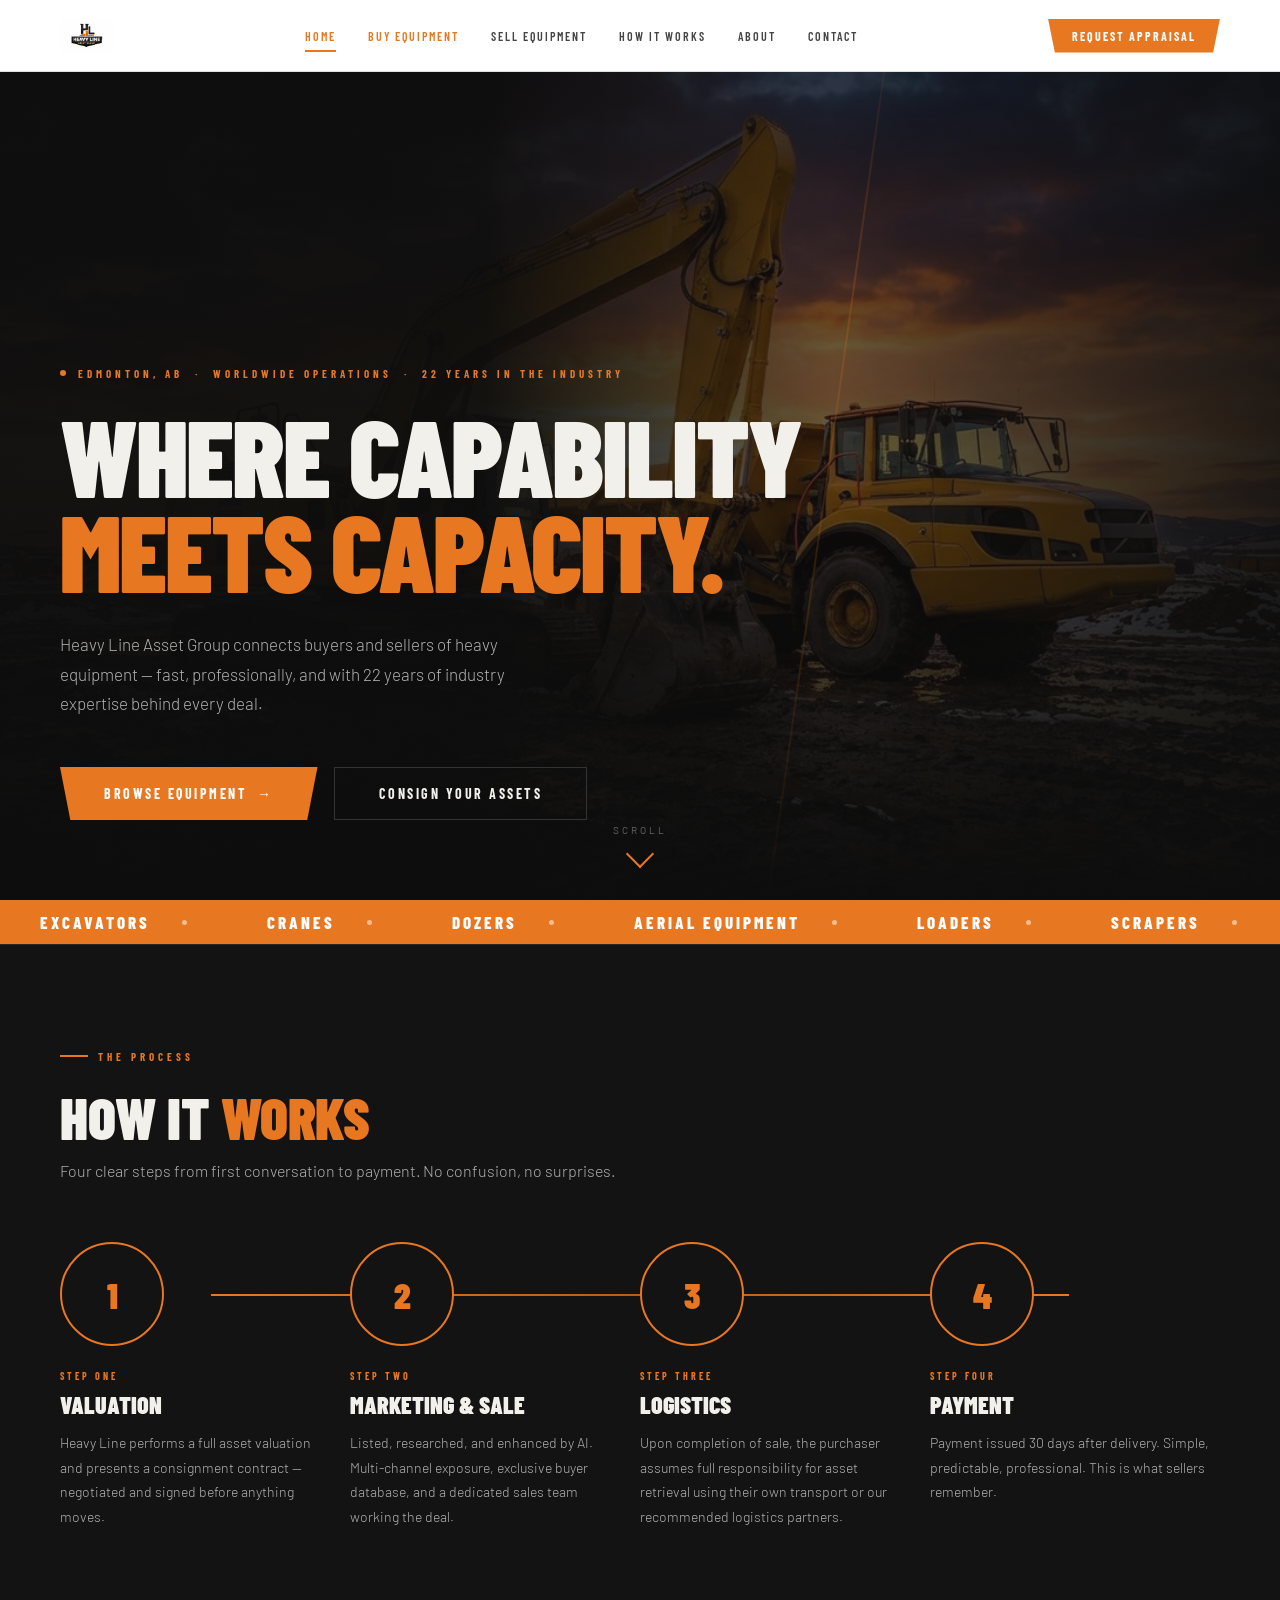
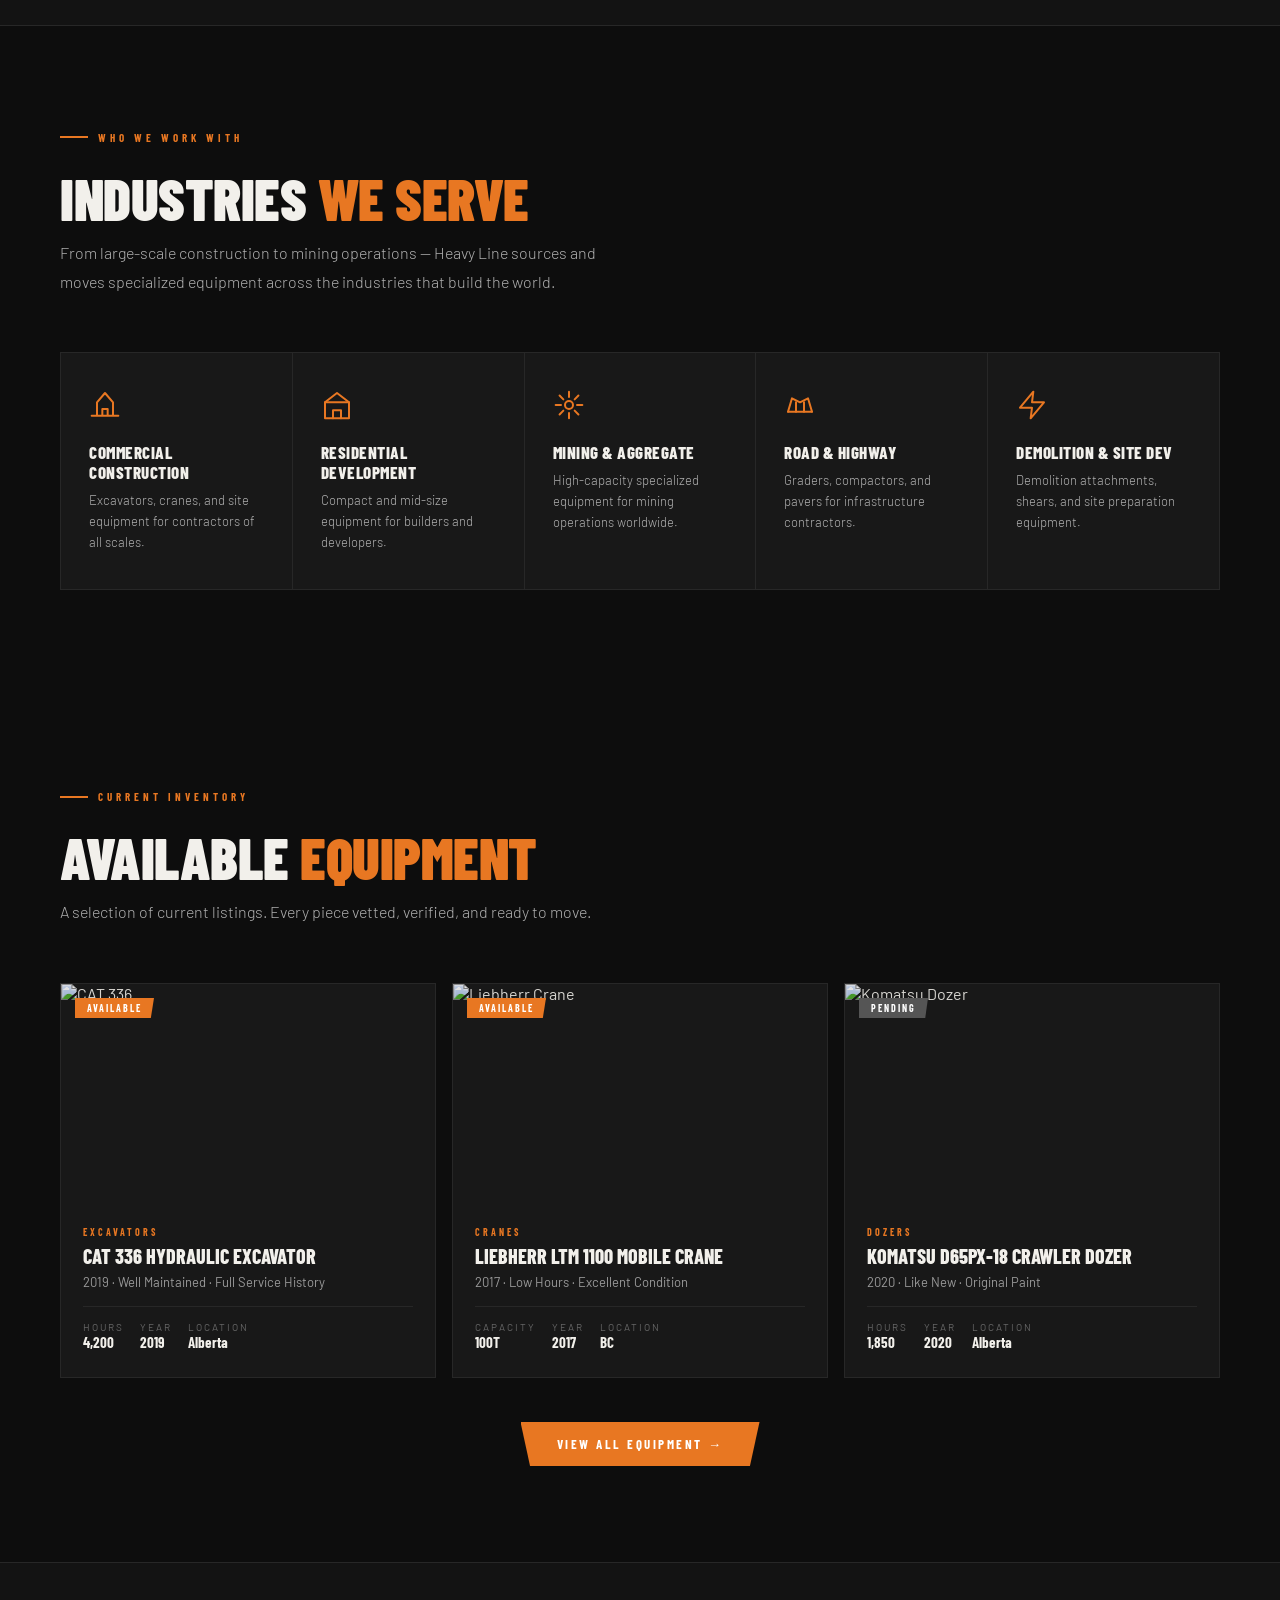
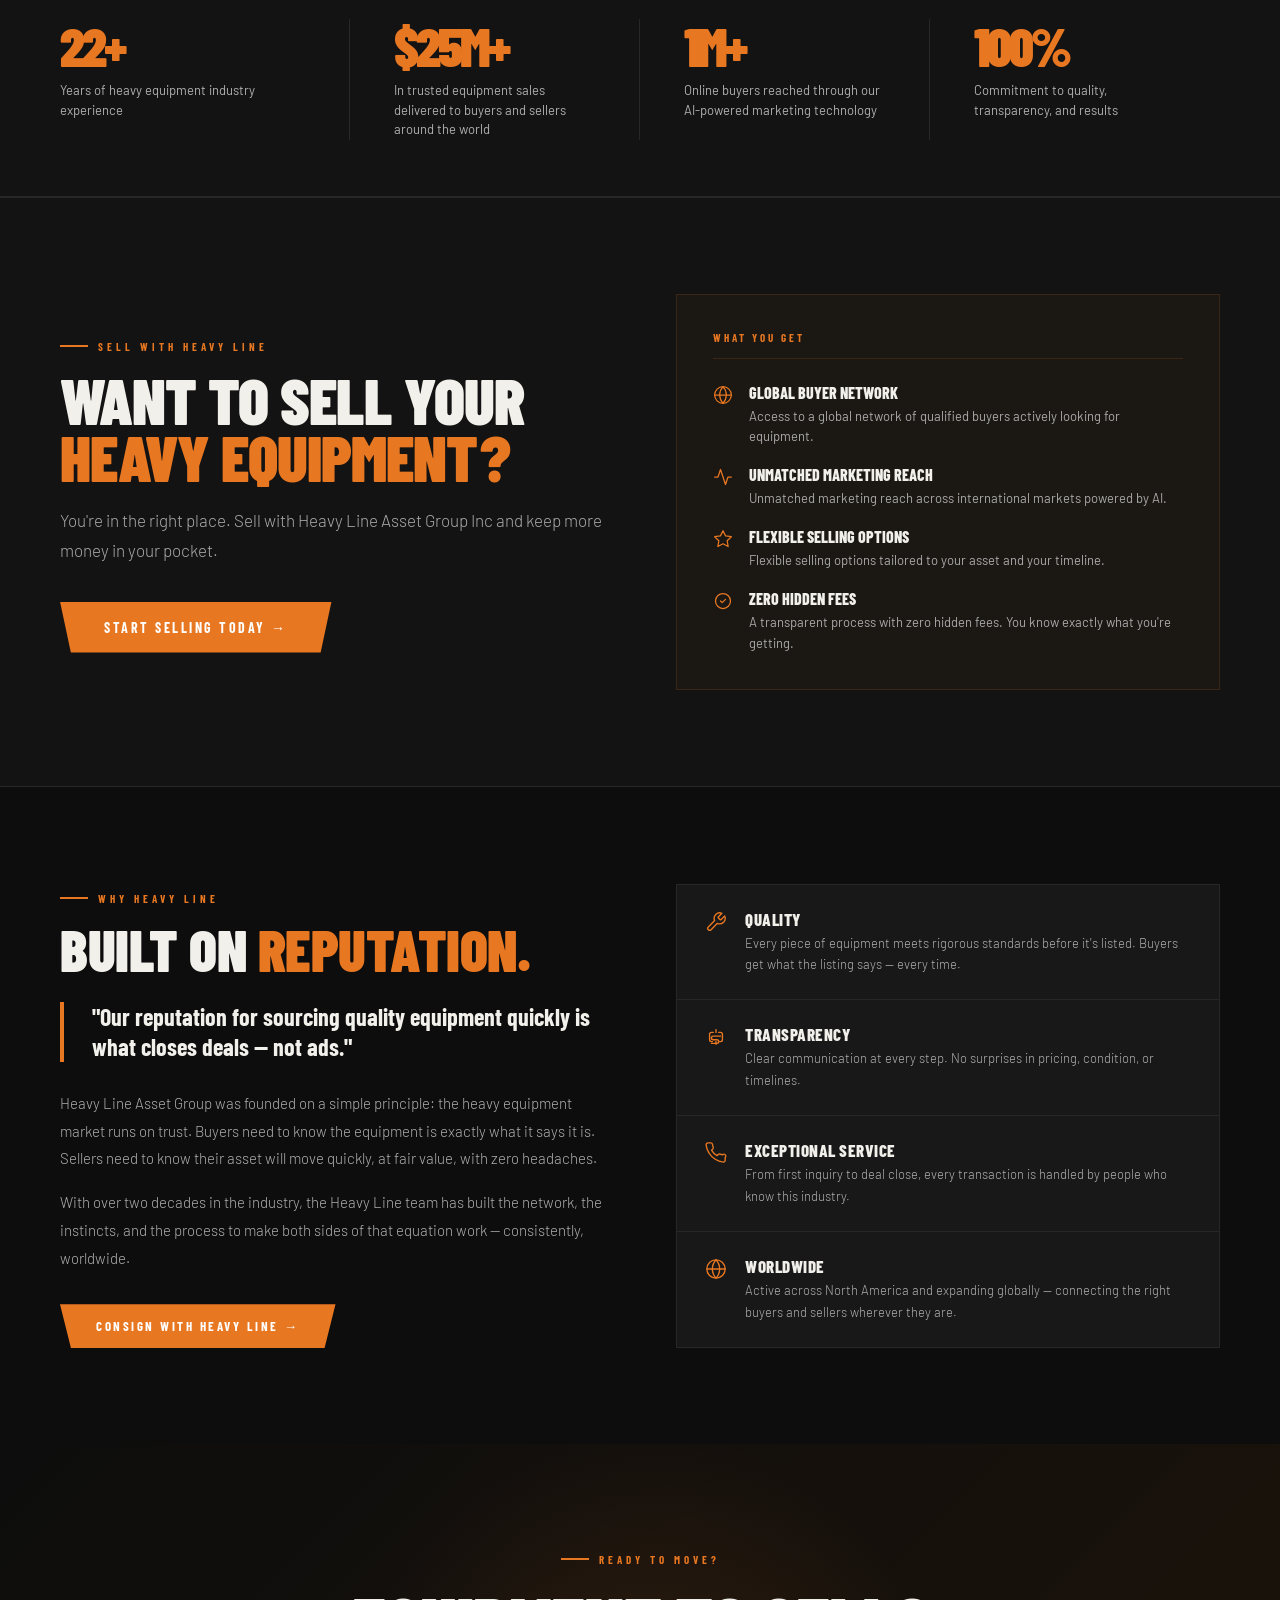
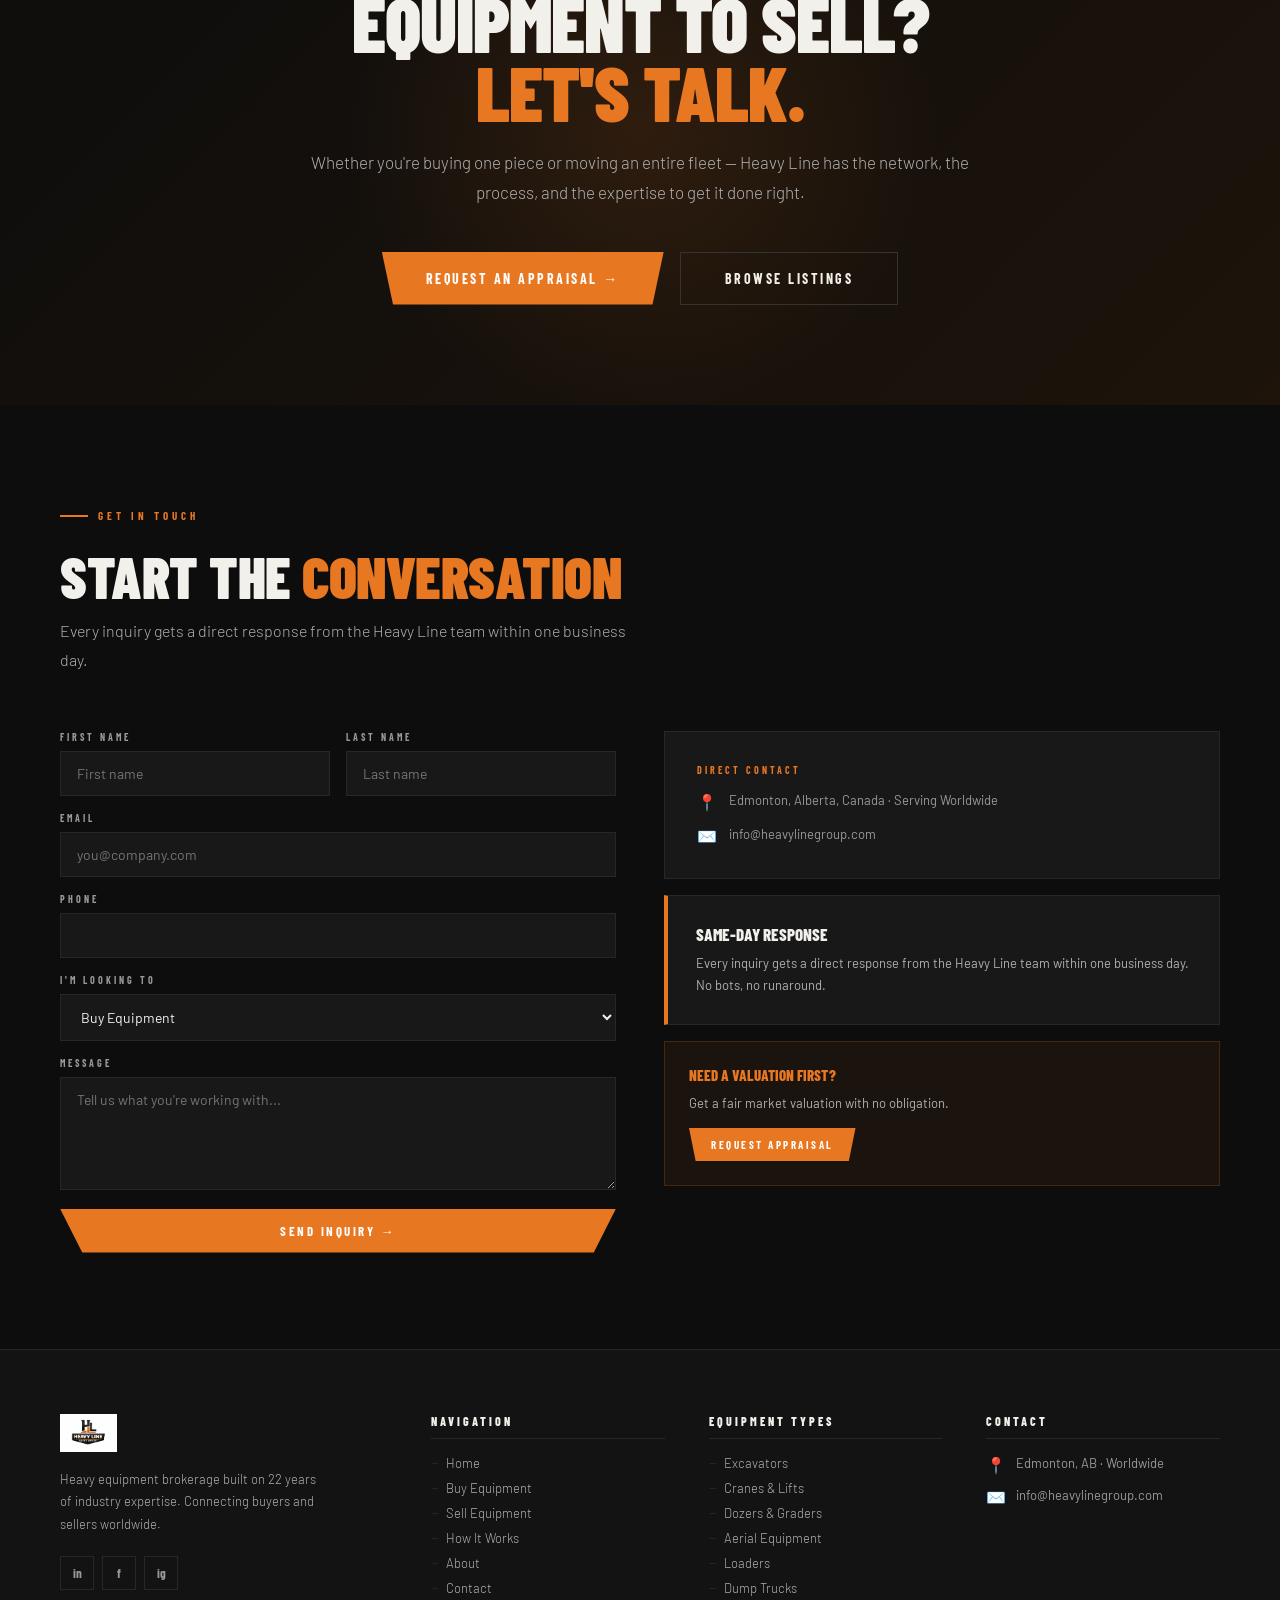
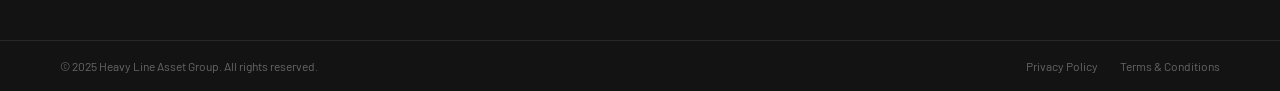
==== commit 7a111676: "Add files via upload" ====
--- a/index.html
+++ b/index.html
@@ -82,7 +82,7 @@
 
 <!-- HERO -->
 <section class="hero" style="position:relative;min-height:100vh;display:flex;flex-direction:column;justify-content:flex-end;padding:0 60px 80px;overflow:hidden;">
-  <div style="position:absolute;inset:0;background:linear-gradient(to right,rgba(13,13,13,.96) 38%,rgba(13,13,13,.5) 65%,rgba(13,13,13,.88) 100%),linear-gradient(to top,rgba(13,13,13,.99) 0%,rgba(13,13,13,.25) 45%),url('https://images.unsplash.com/photo-1582580516099-72c92e2b8e5a?w=1600&q=80') center/cover no-repeat;"></div>
+  <div style="position:absolute;inset:0;background:linear-gradient(to right,rgba(13,13,13,.96) 38%,rgba(13,13,13,.5) 65%,rgba(13,13,13,.88) 100%),linear-gradient(to top,rgba(13,13,13,.99) 0%,rgba(13,13,13,.25) 45%),url('[data-uri]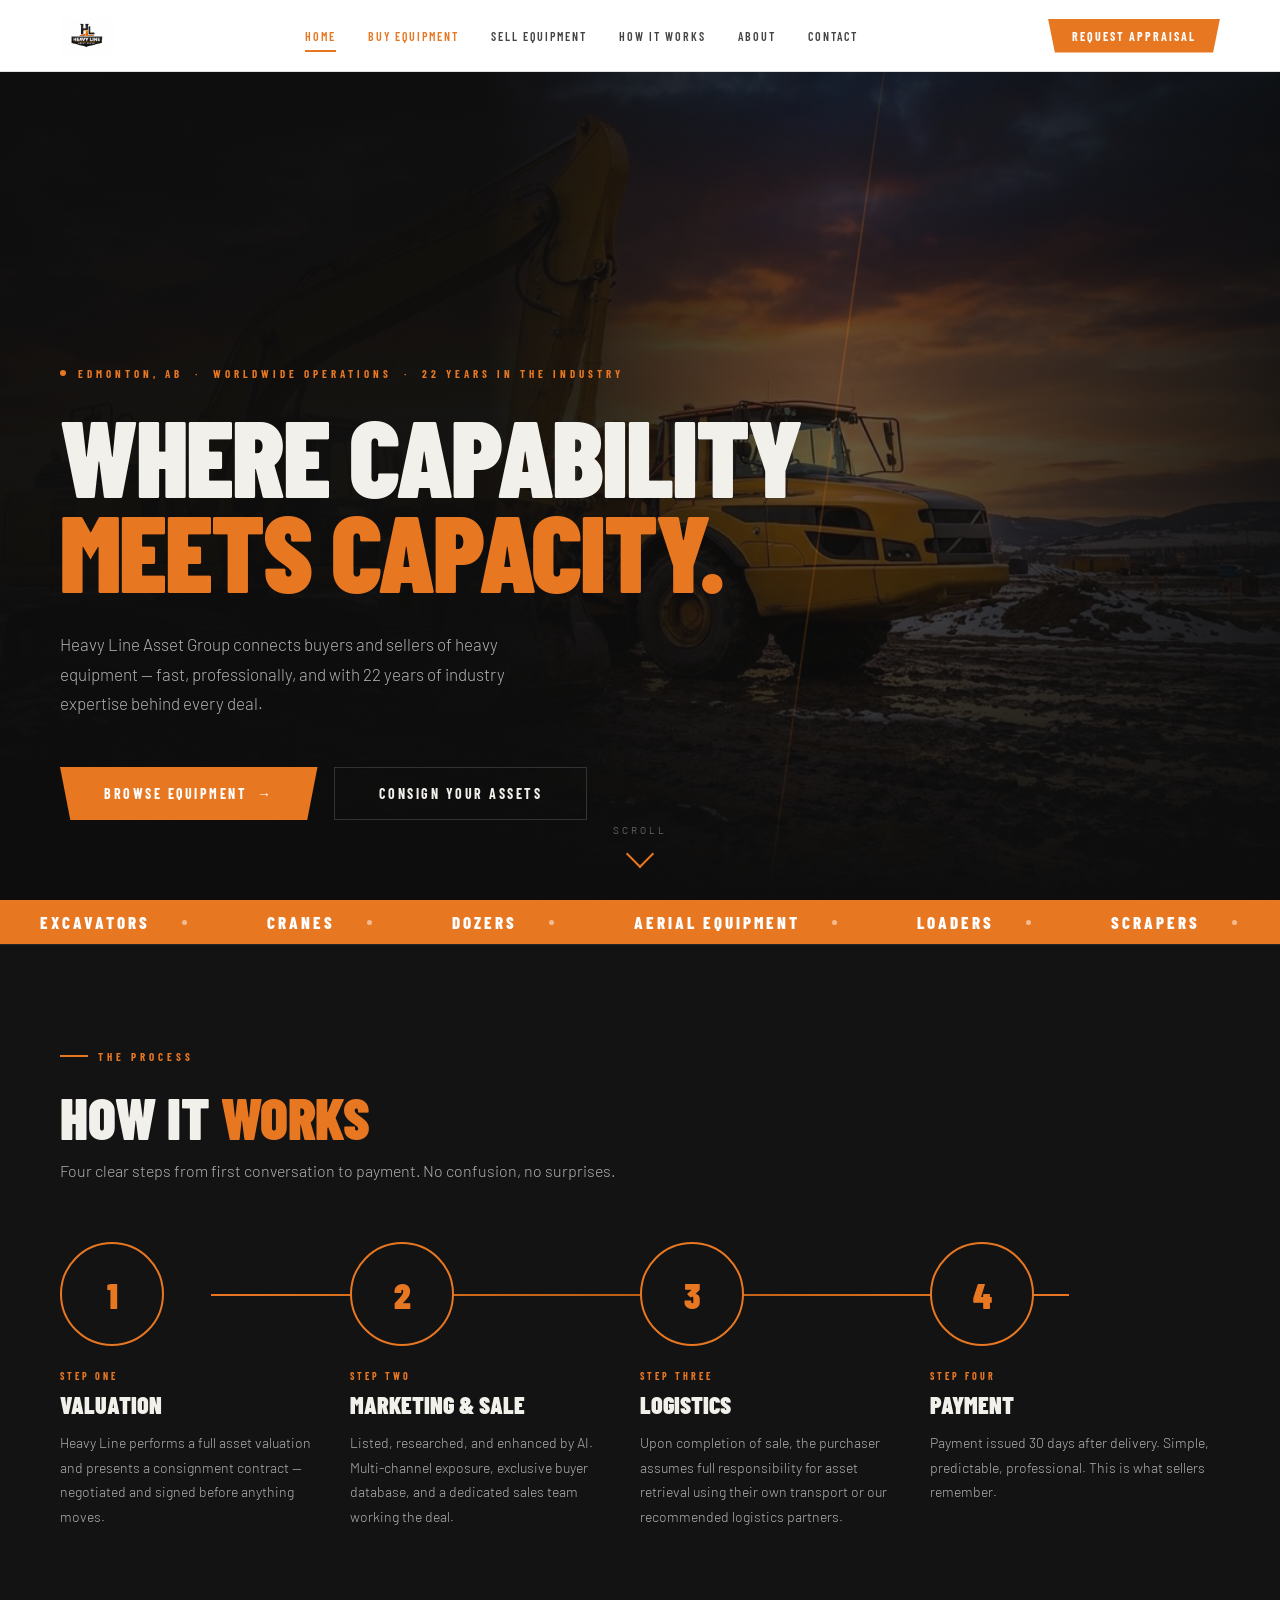
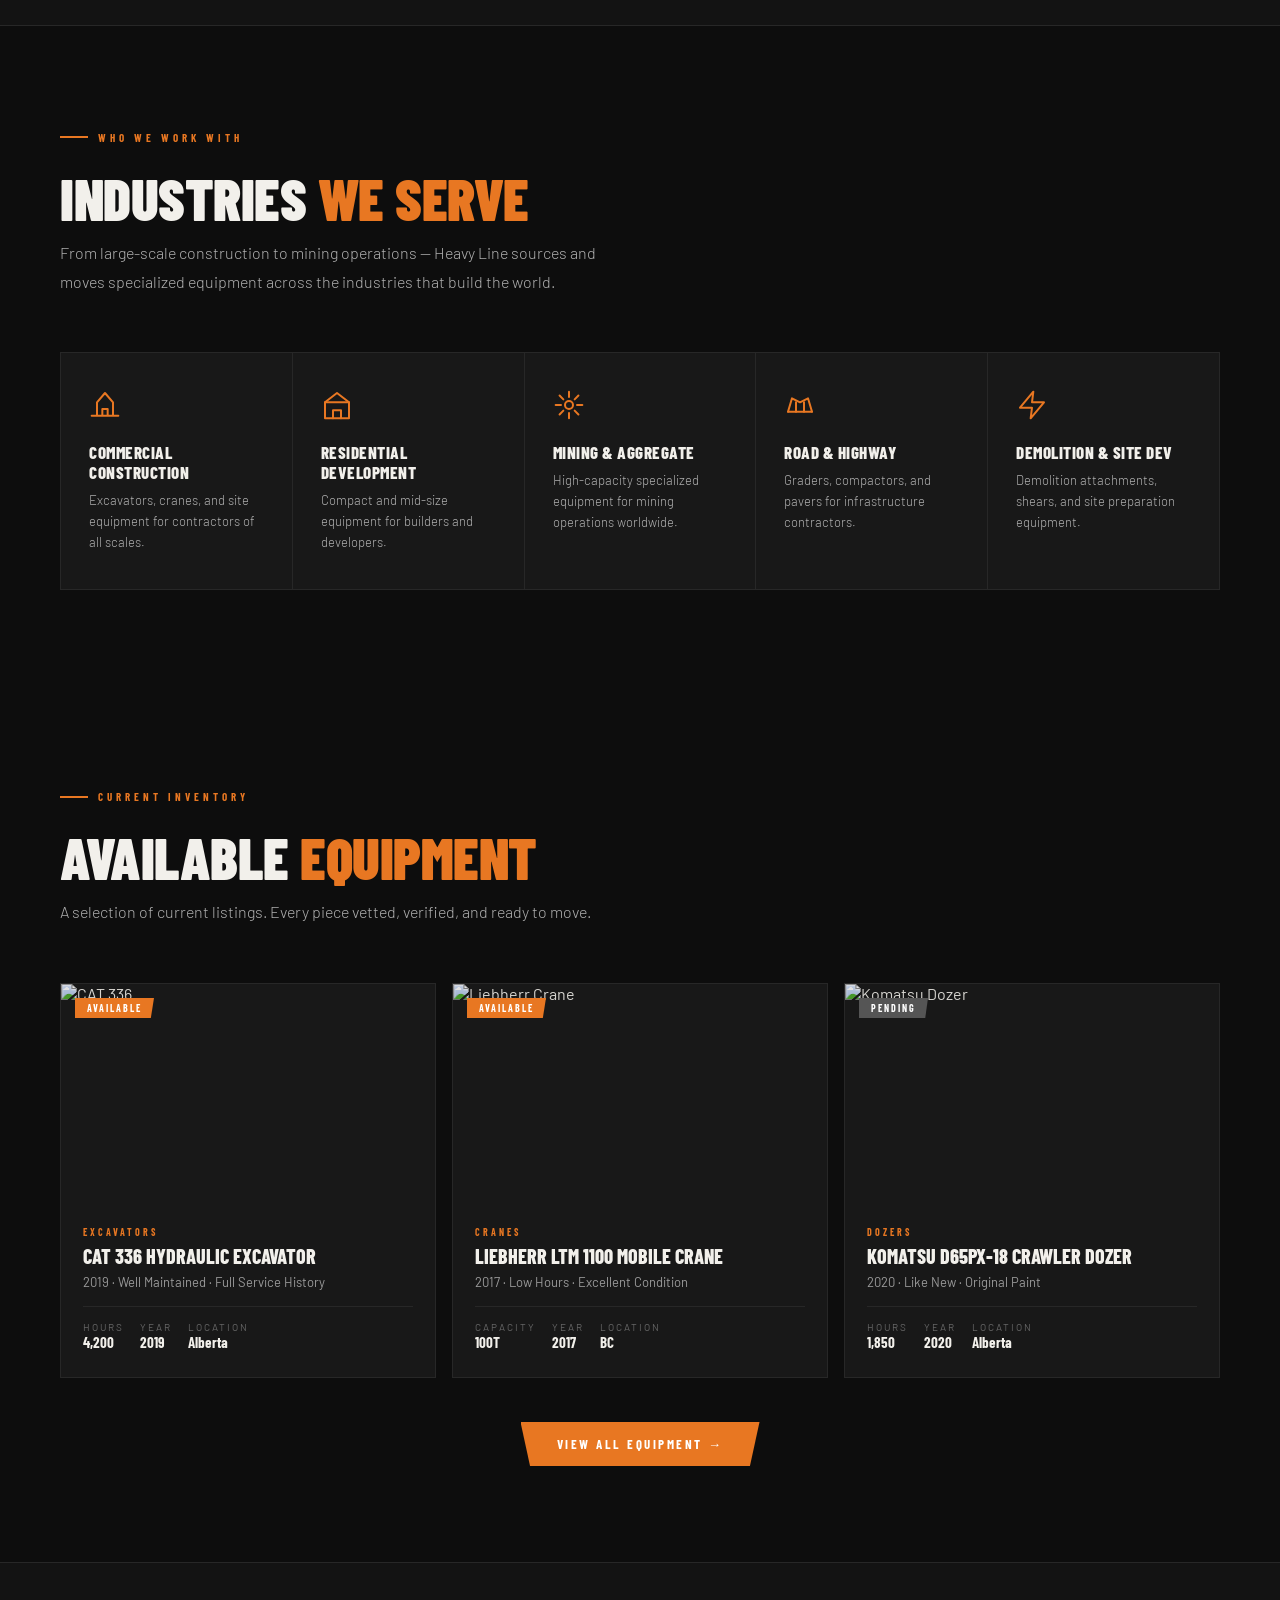
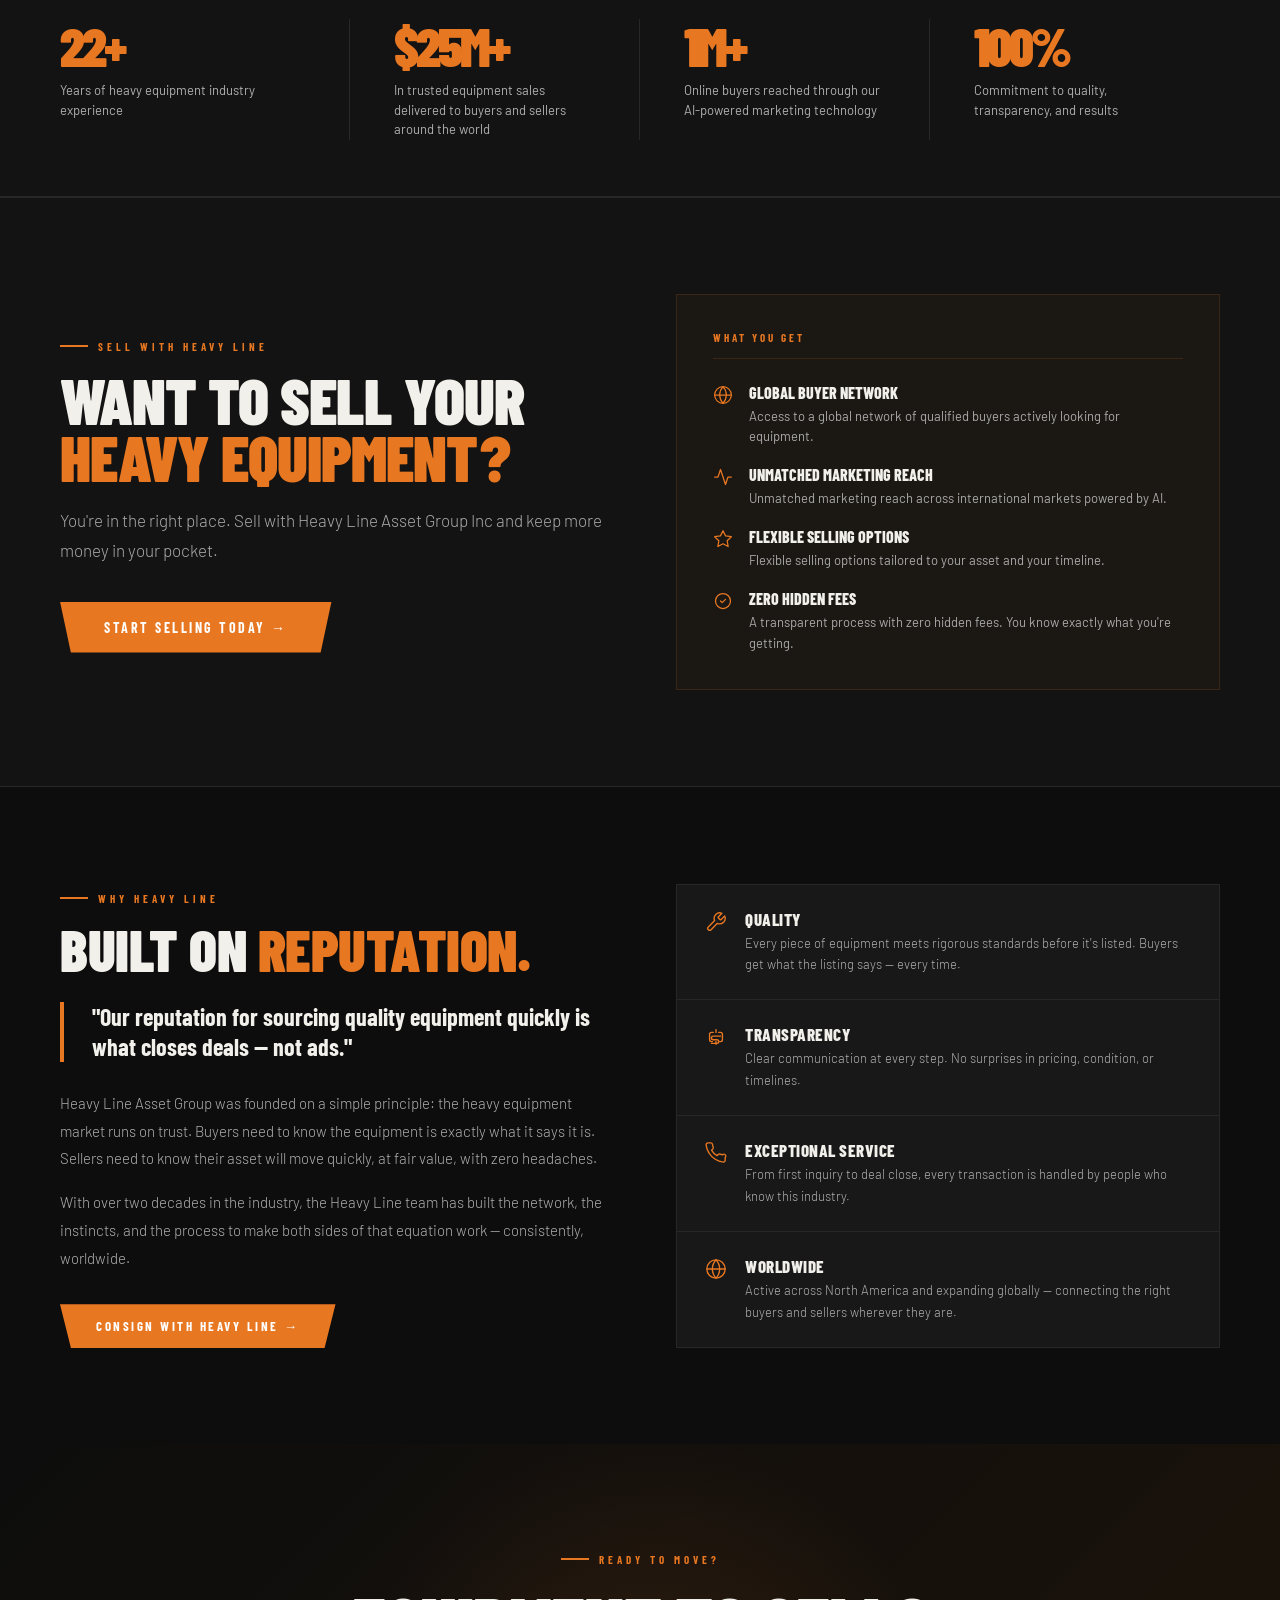
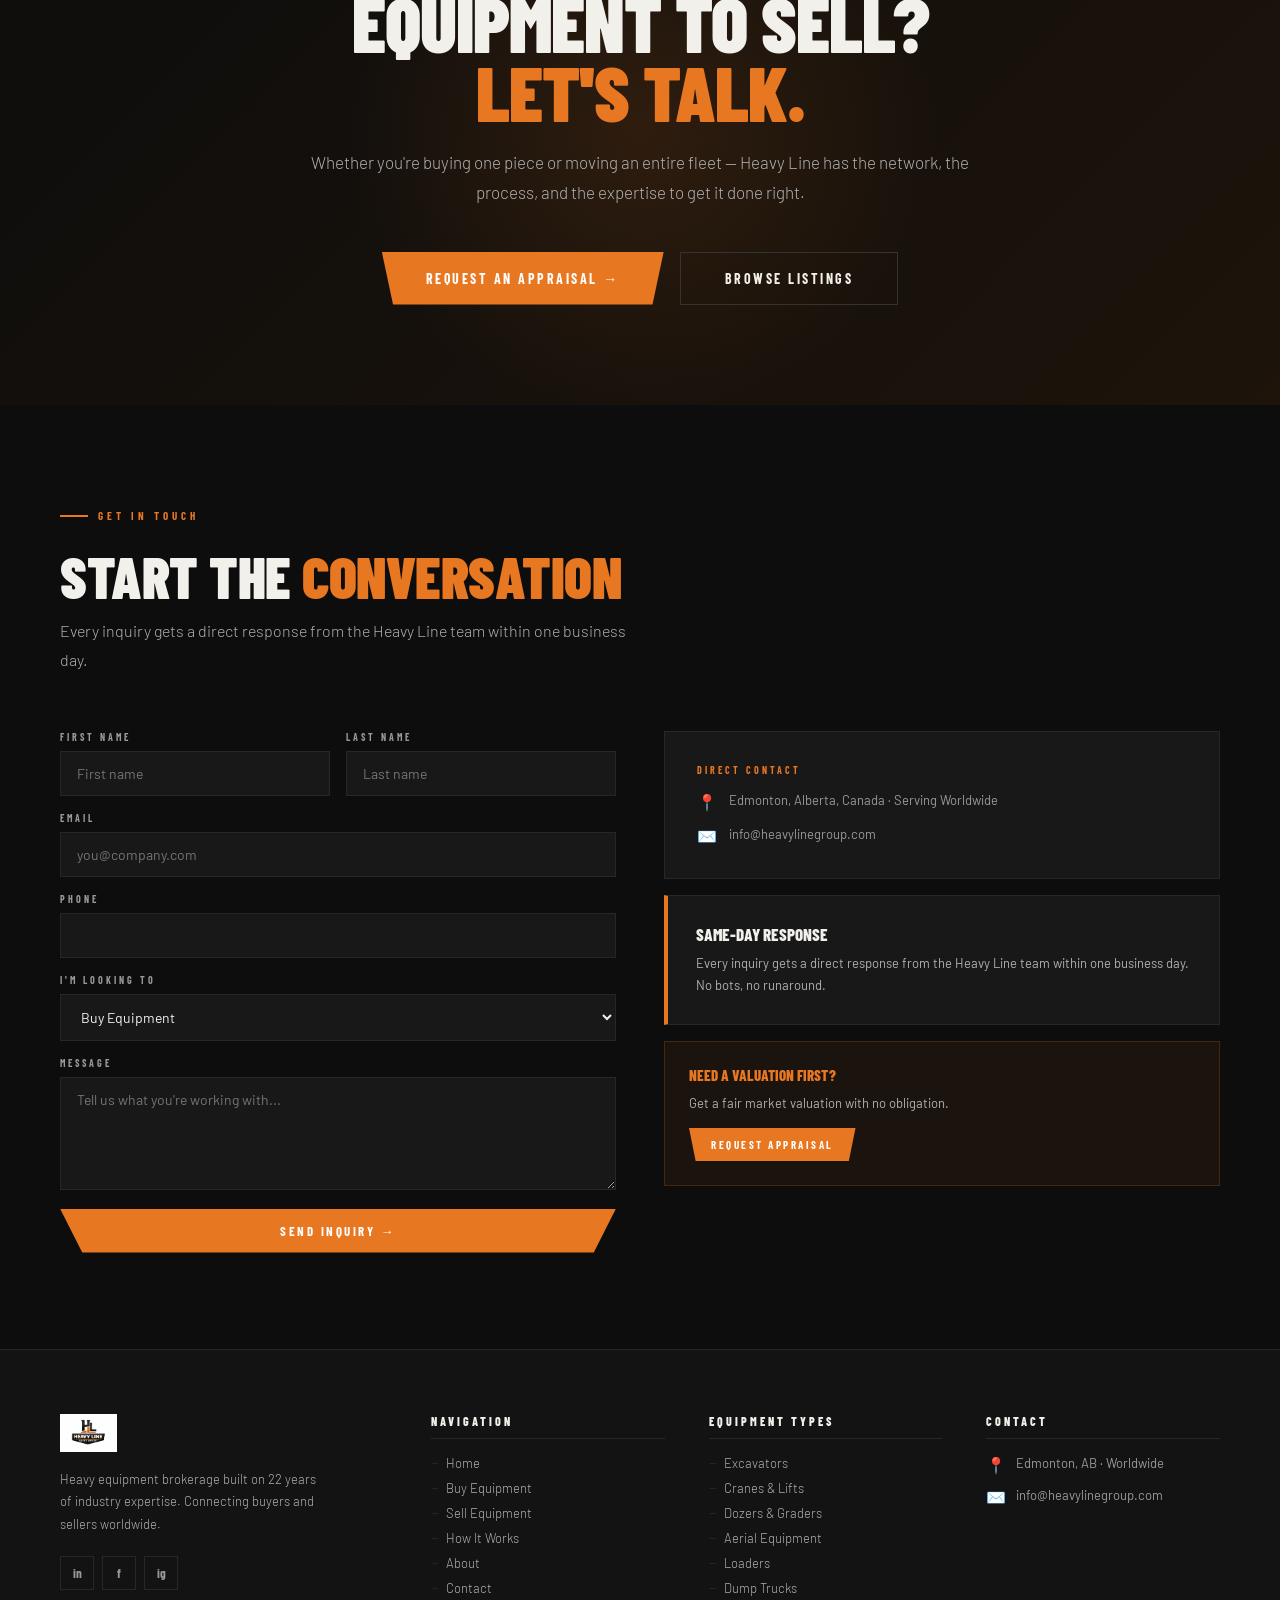
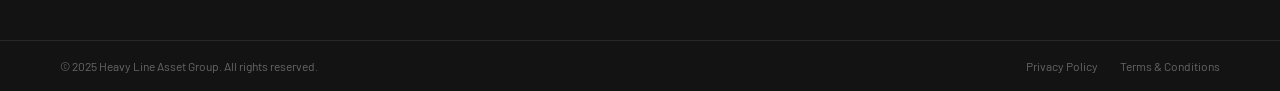
==== commit 35cf0fc1: "Add files via upload" ====
--- a/index.html
+++ b/index.html
@@ -82,7 +82,7 @@
 
 <!-- HERO -->
 <section class="hero" style="position:relative;min-height:100vh;display:flex;flex-direction:column;justify-content:flex-end;padding:0 60px 80px;overflow:hidden;">
-  <div style="position:absolute;inset:0;background:linear-gradient(to right,rgba(13,13,13,.96) 38%,rgba(13,13,13,.5) 65%,rgba(13,13,13,.88) 100%),linear-gradient(to top,rgba(13,13,13,.99) 0%,rgba(13,13,13,.25) 45%),url('[data-uri]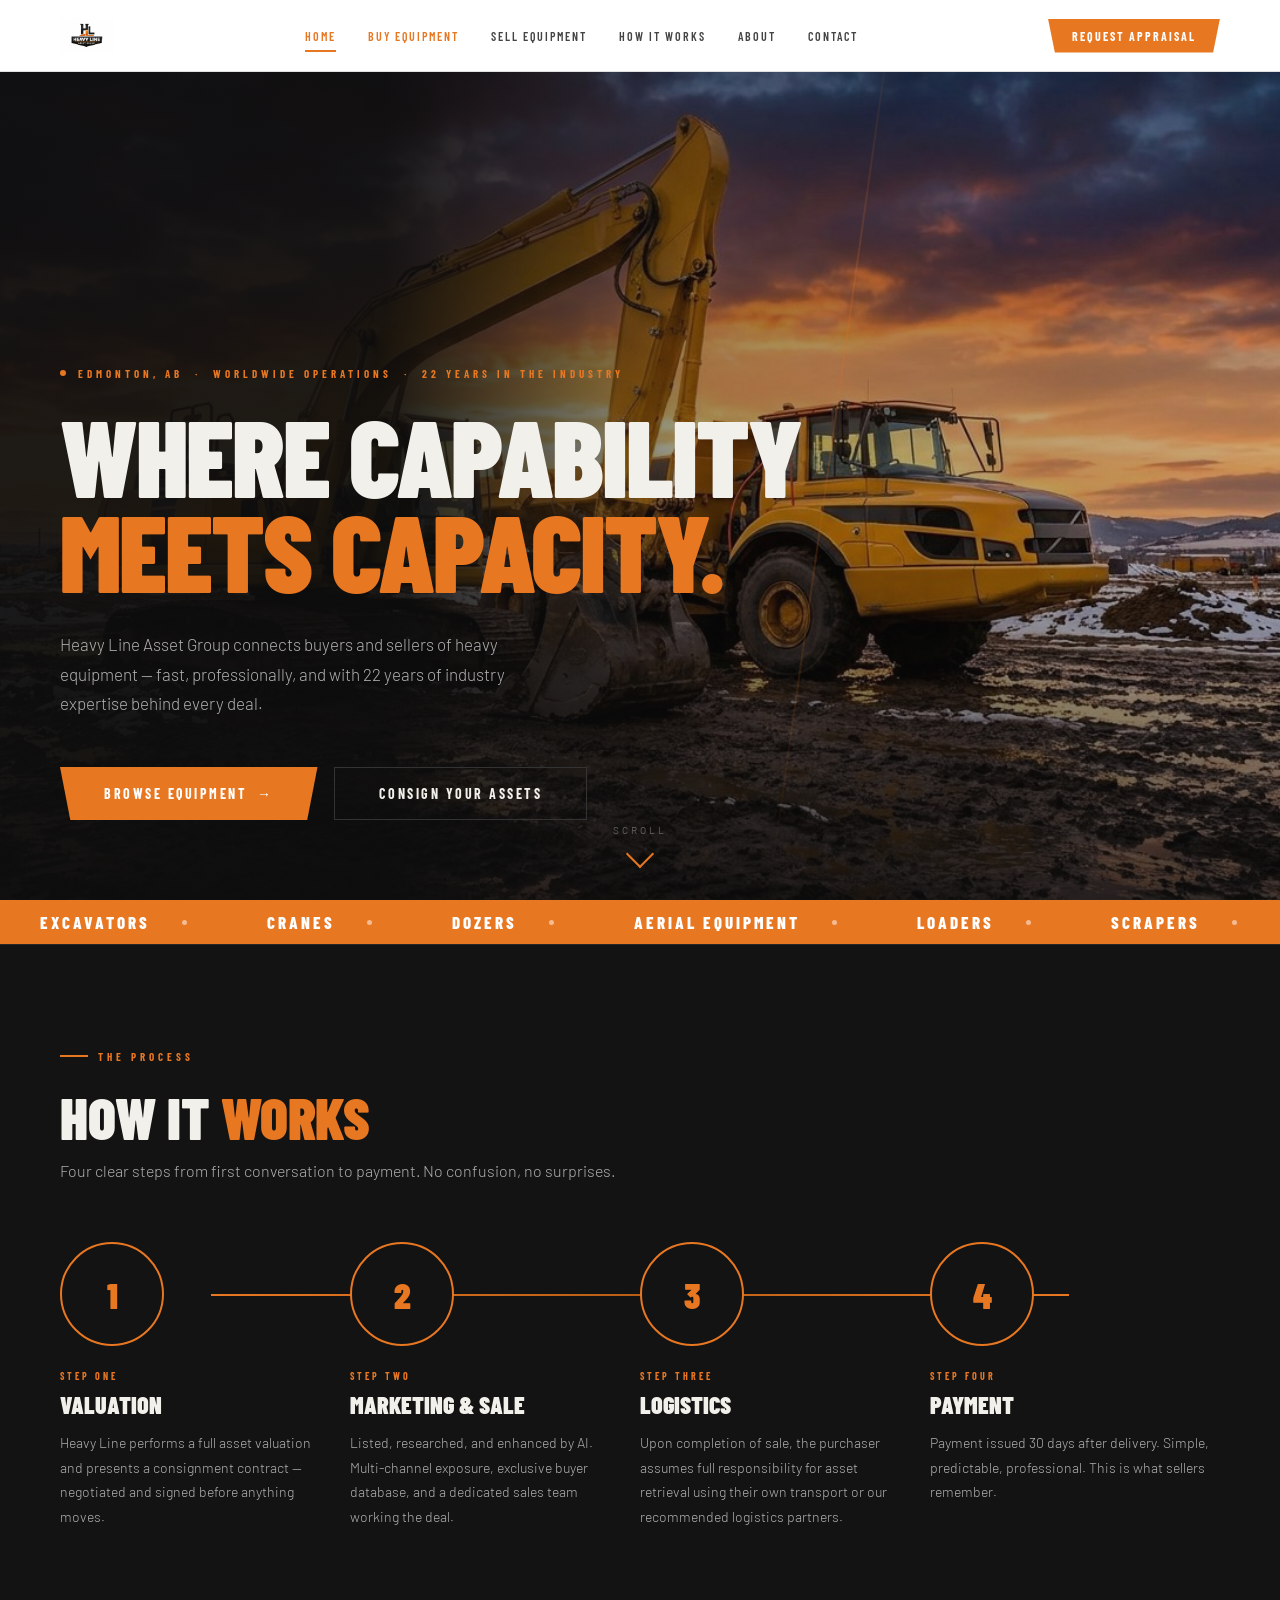
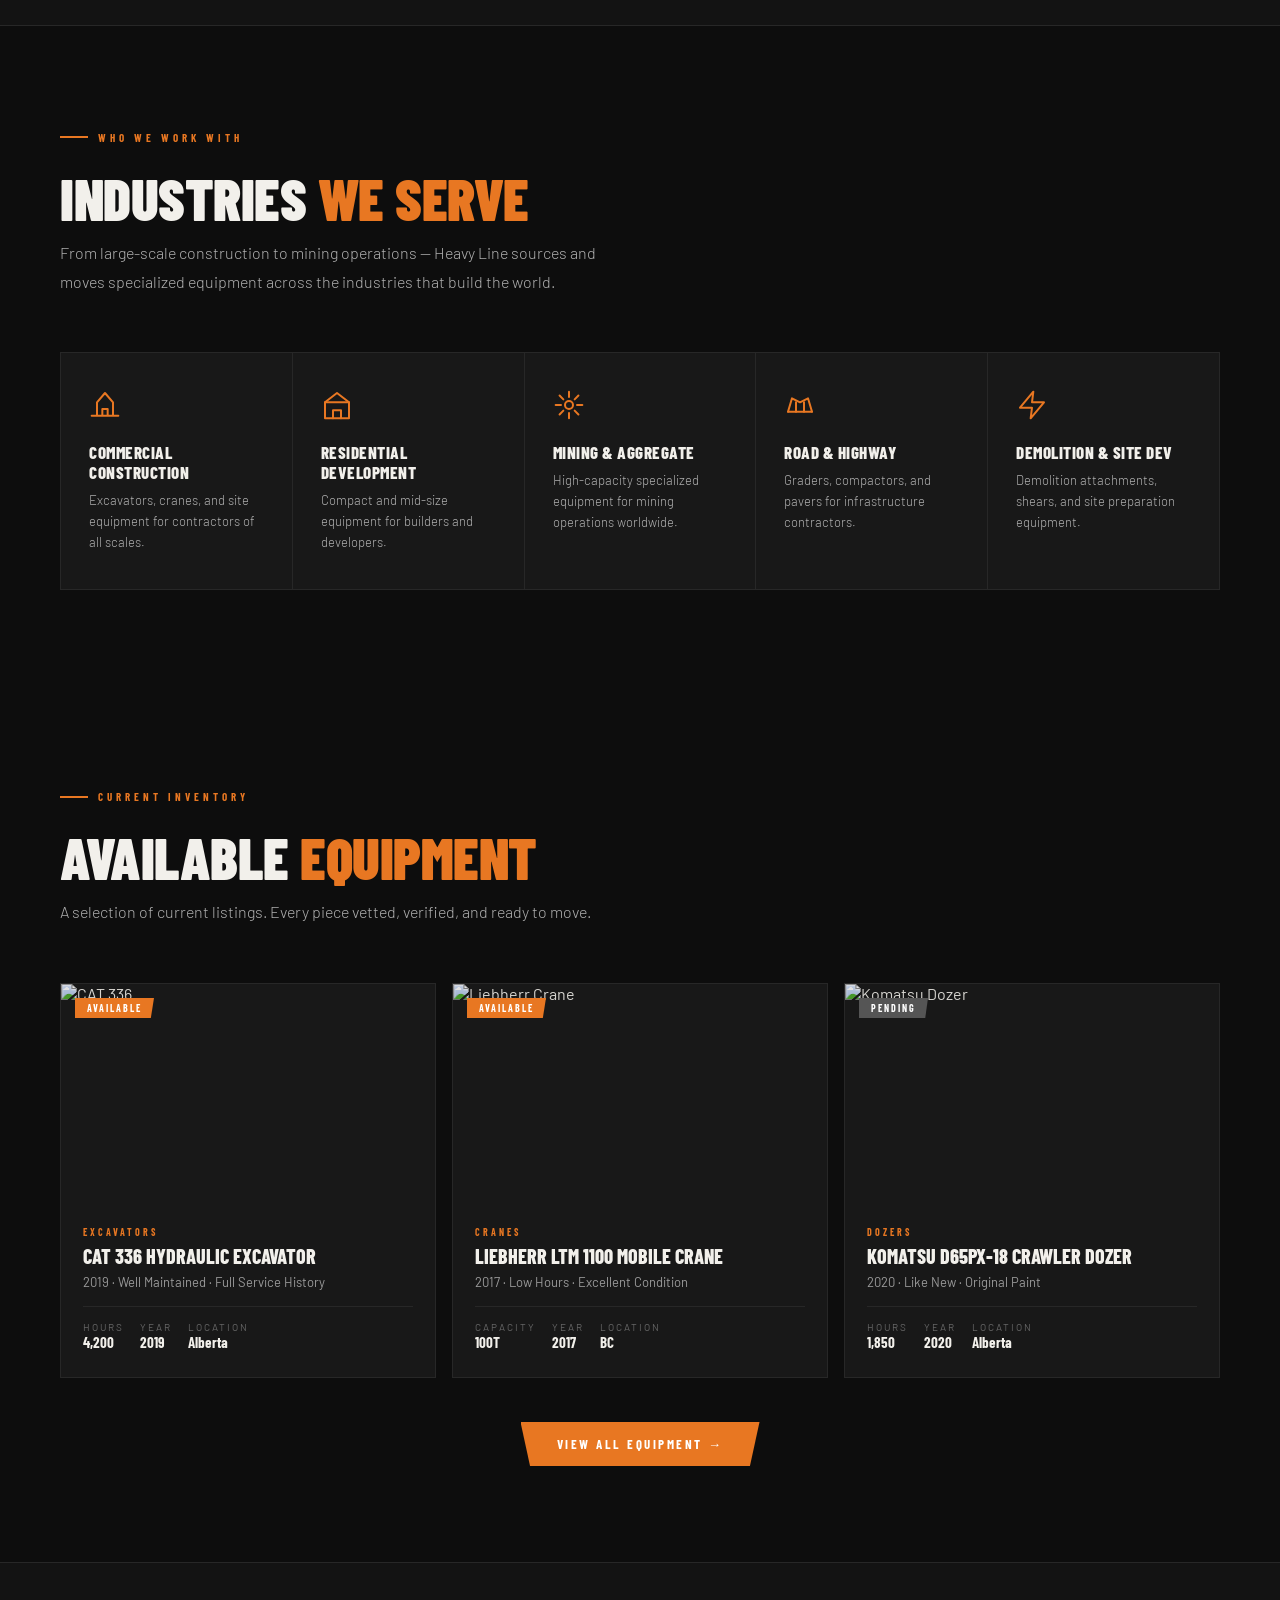
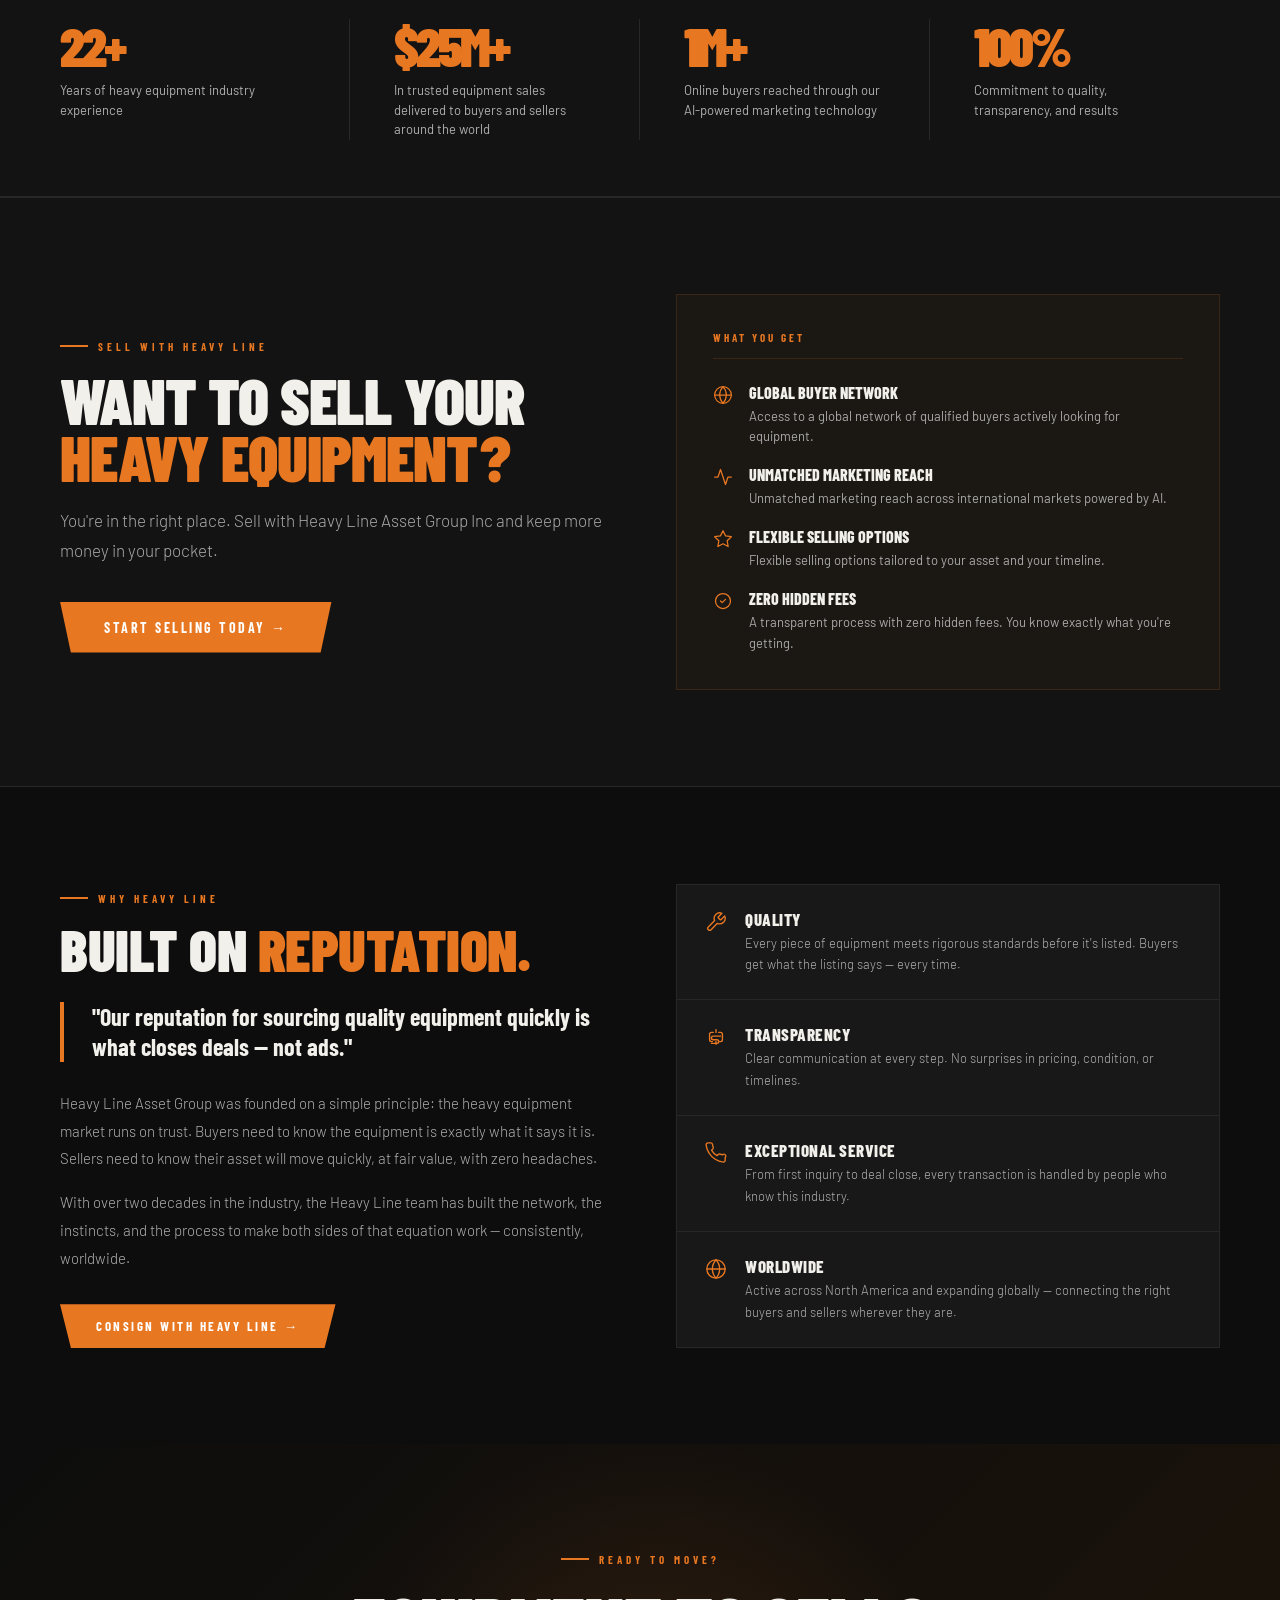
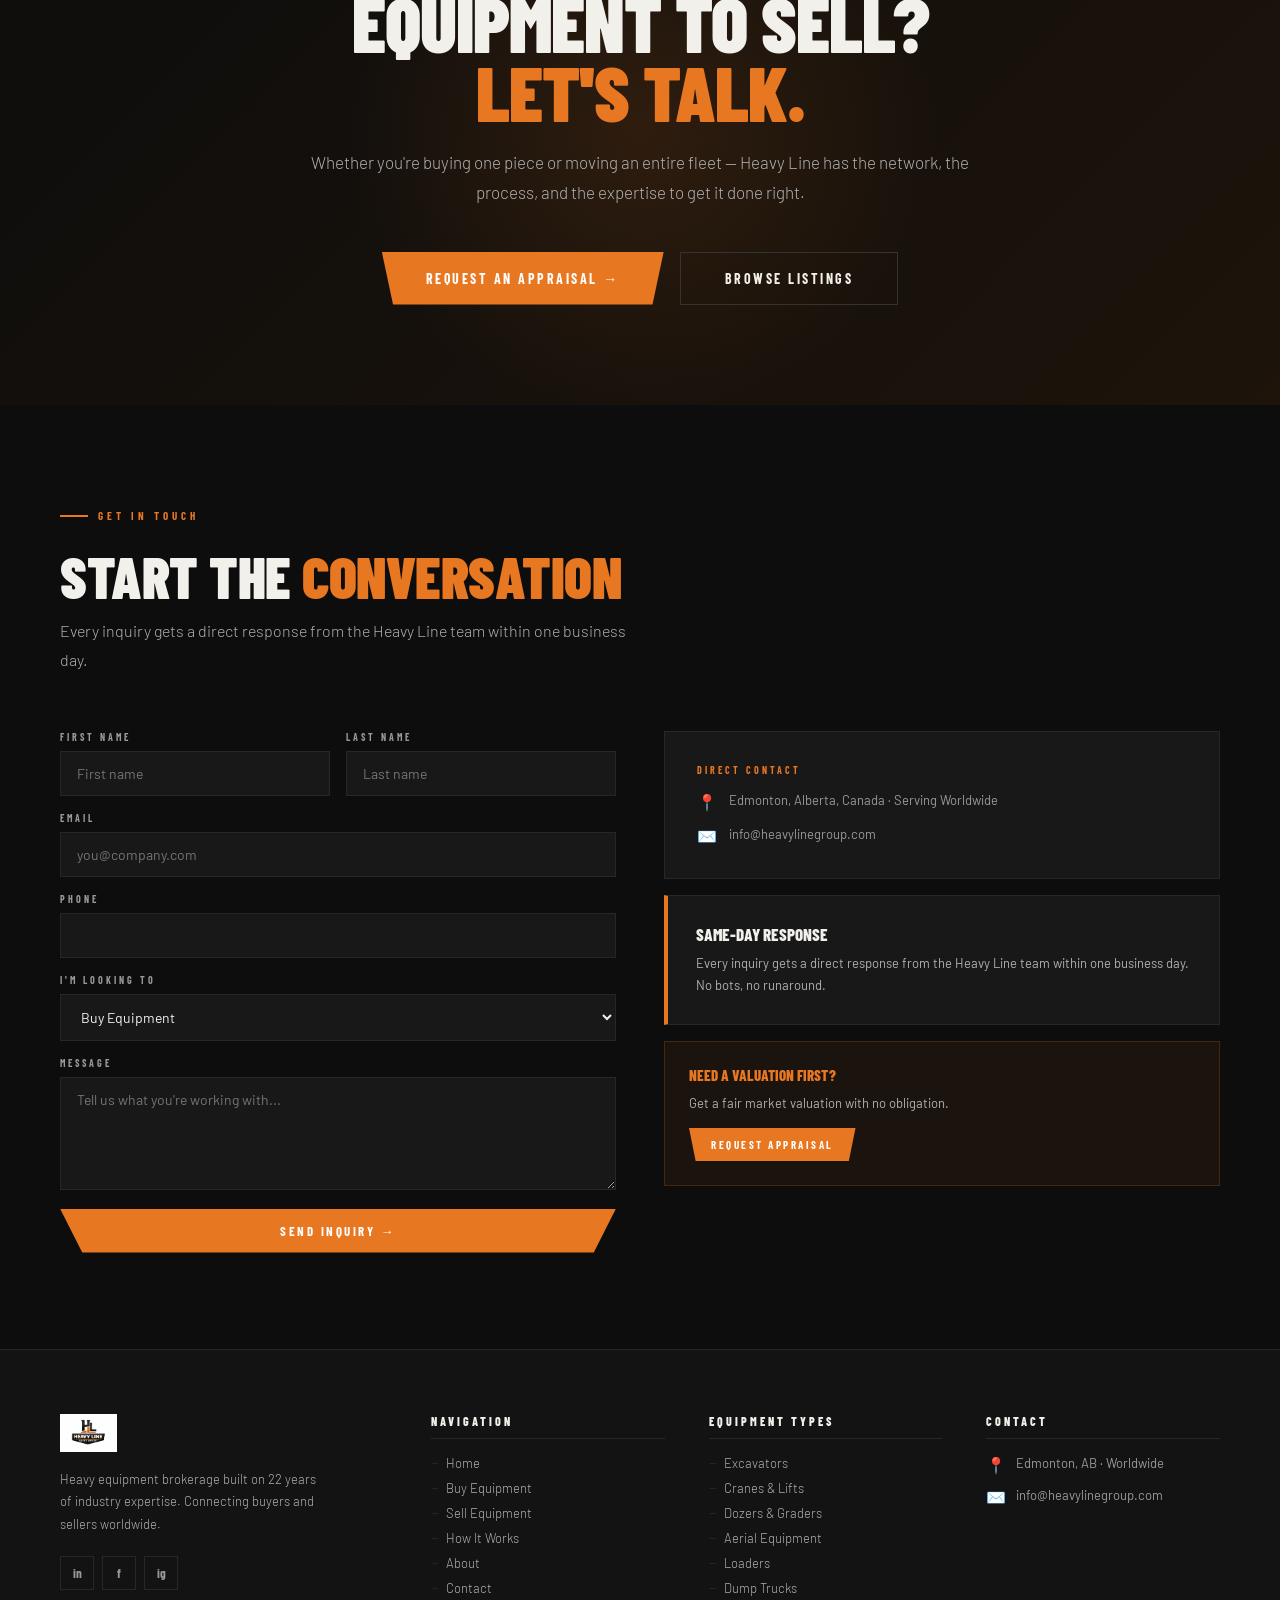
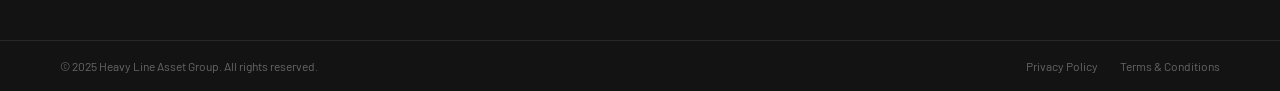
==== commit 904e1c30: "Add files via upload" ====
--- a/index.html
+++ b/index.html
@@ -82,7 +82,7 @@
 
 <!-- HERO -->
 <section class="hero" style="position:relative;min-height:100vh;display:flex;flex-direction:column;justify-content:flex-end;padding:0 60px 80px;overflow:hidden;">
-  <div style="position:absolute;inset:0;background:linear-gradient(to right,rgba(13,13,13,.96) 38%,rgba(13,13,13,.5) 65%,rgba(13,13,13,.88) 100%),linear-gradient(to top,rgba(13,13,13,.99) 0%,rgba(13,13,13,.25) 45%),url('[data-uri]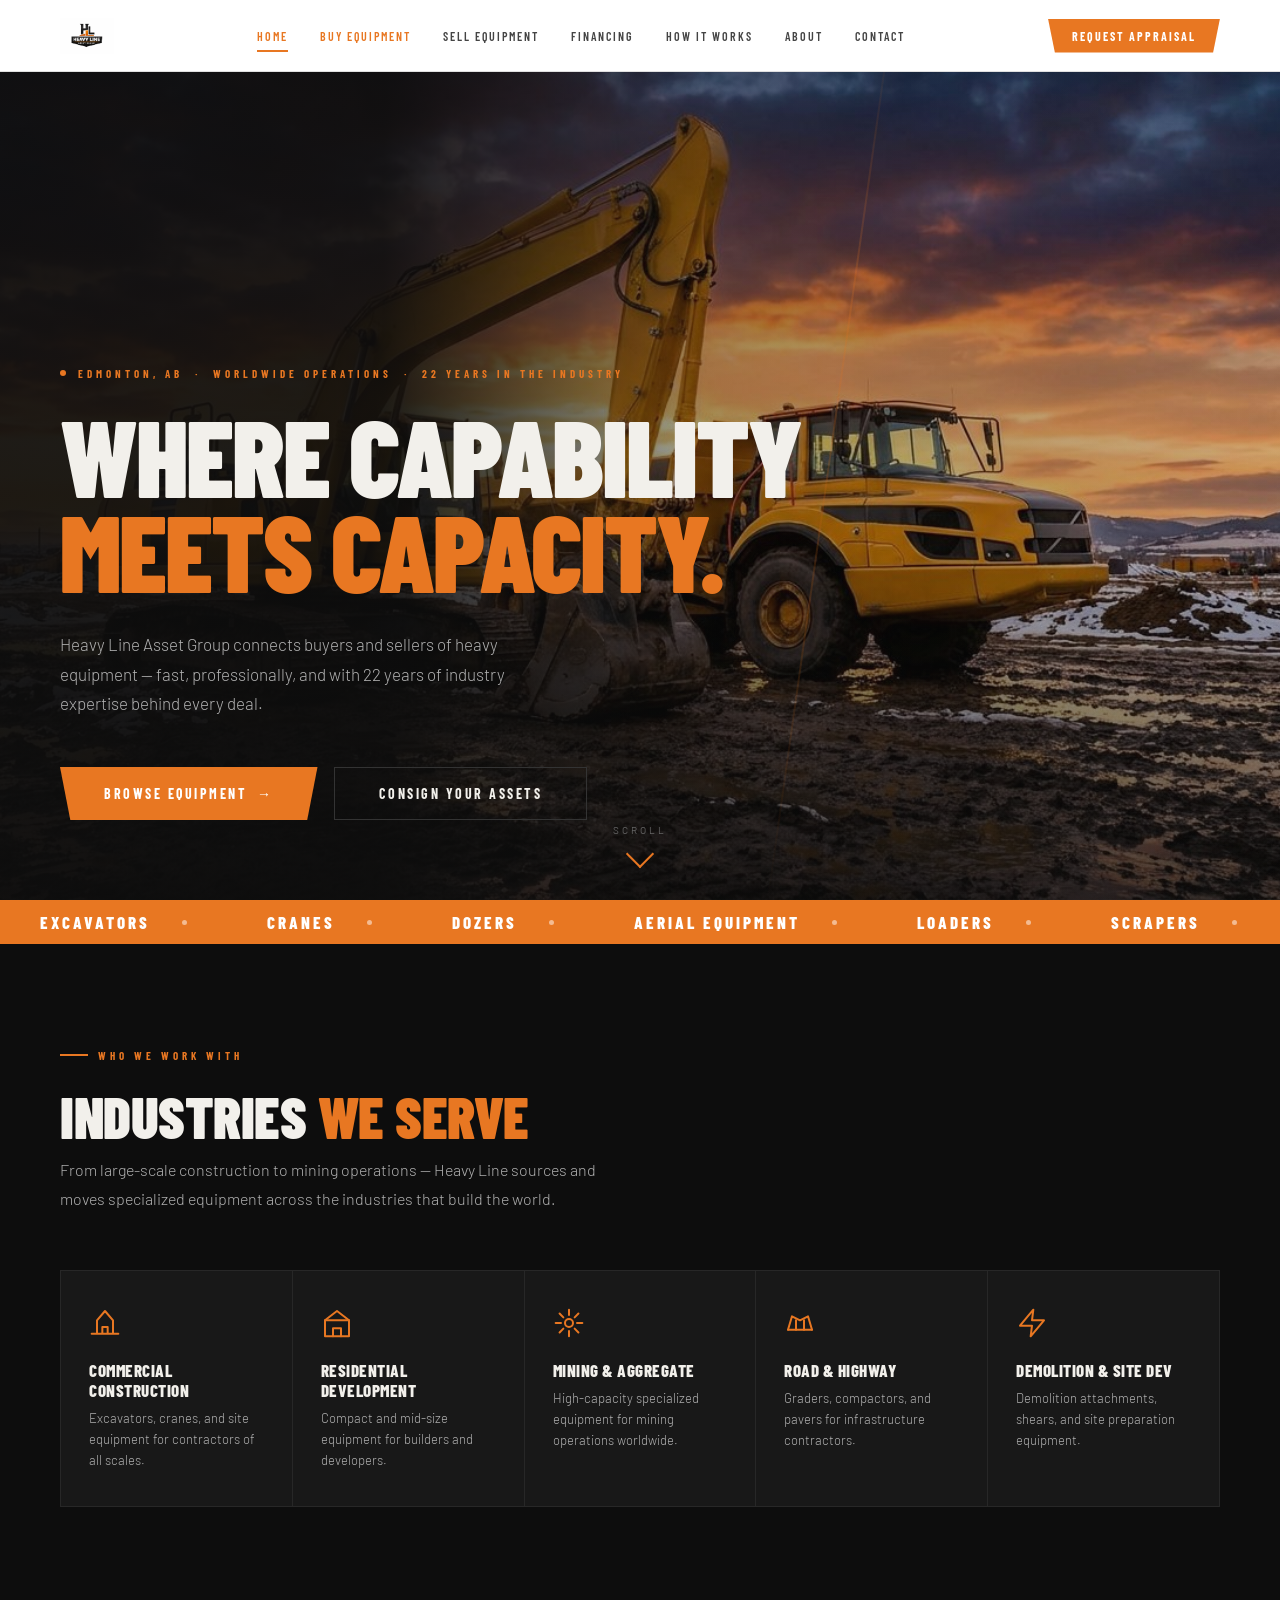
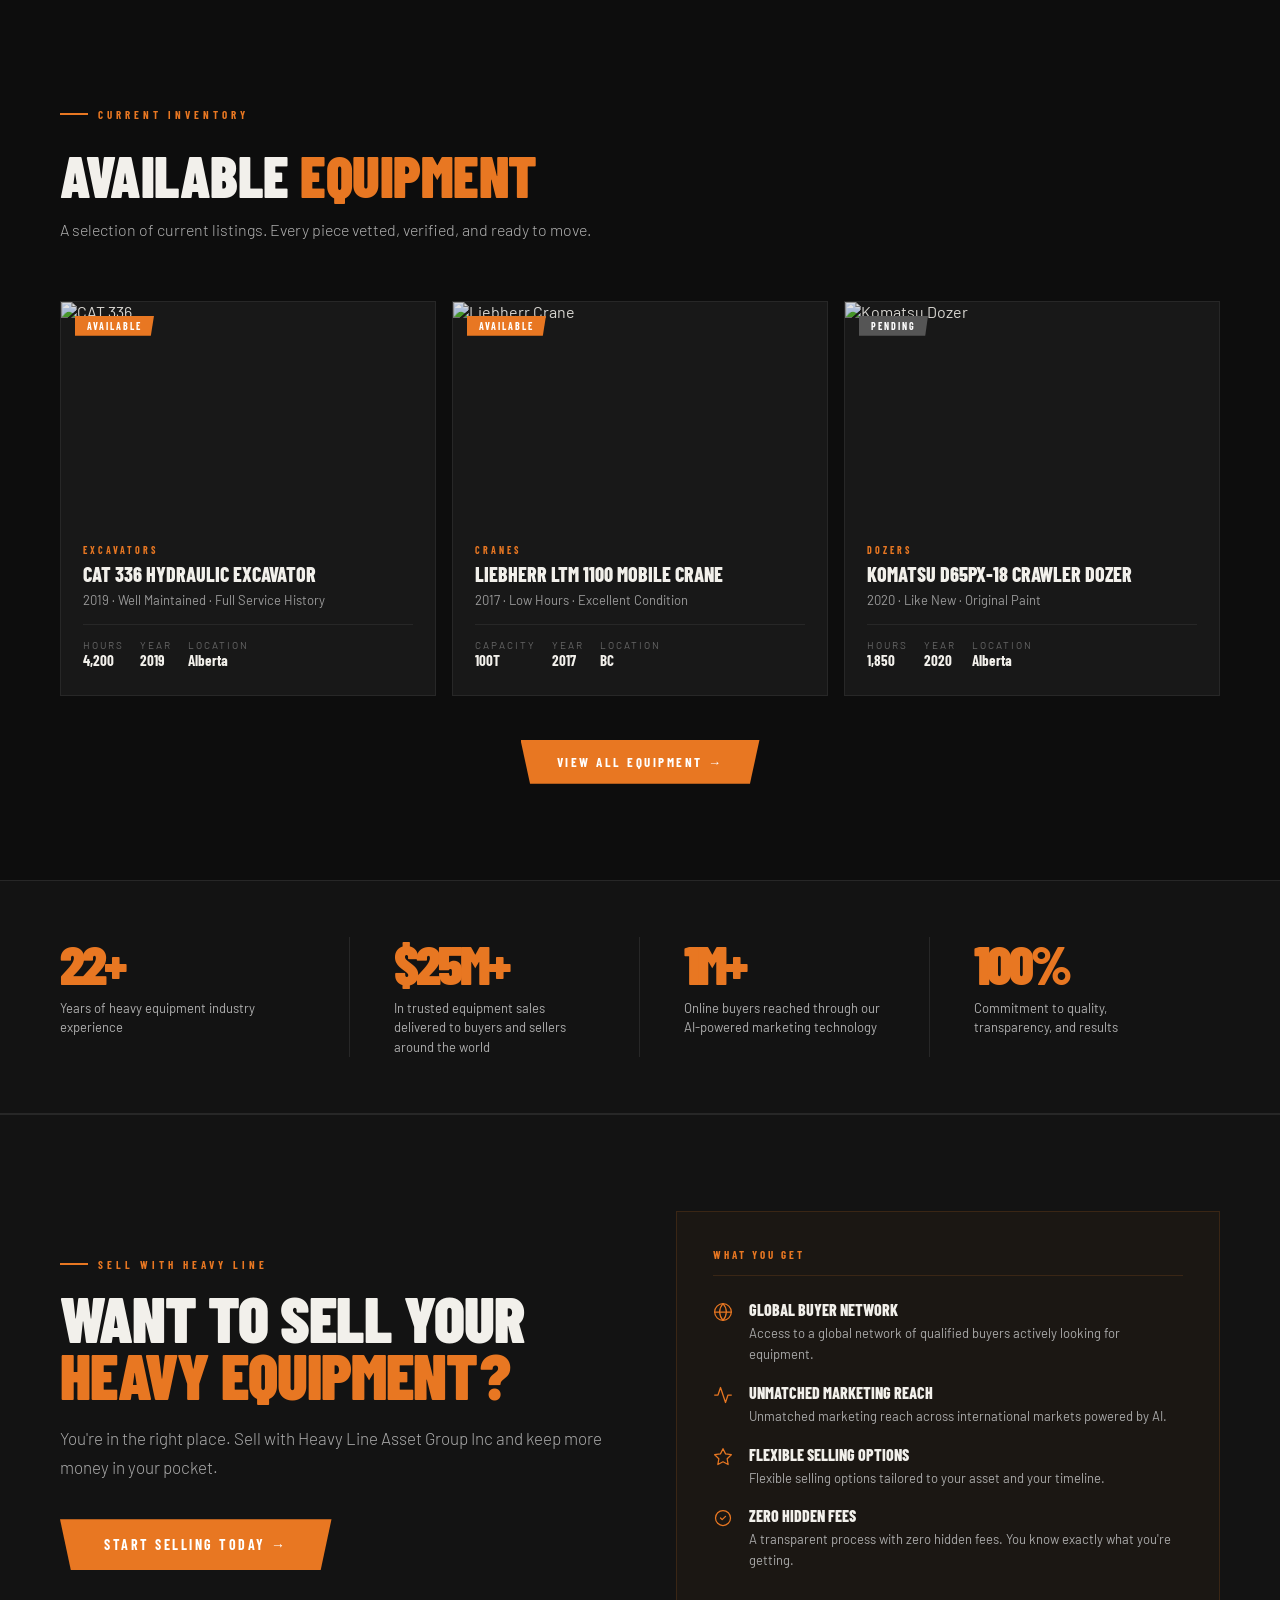
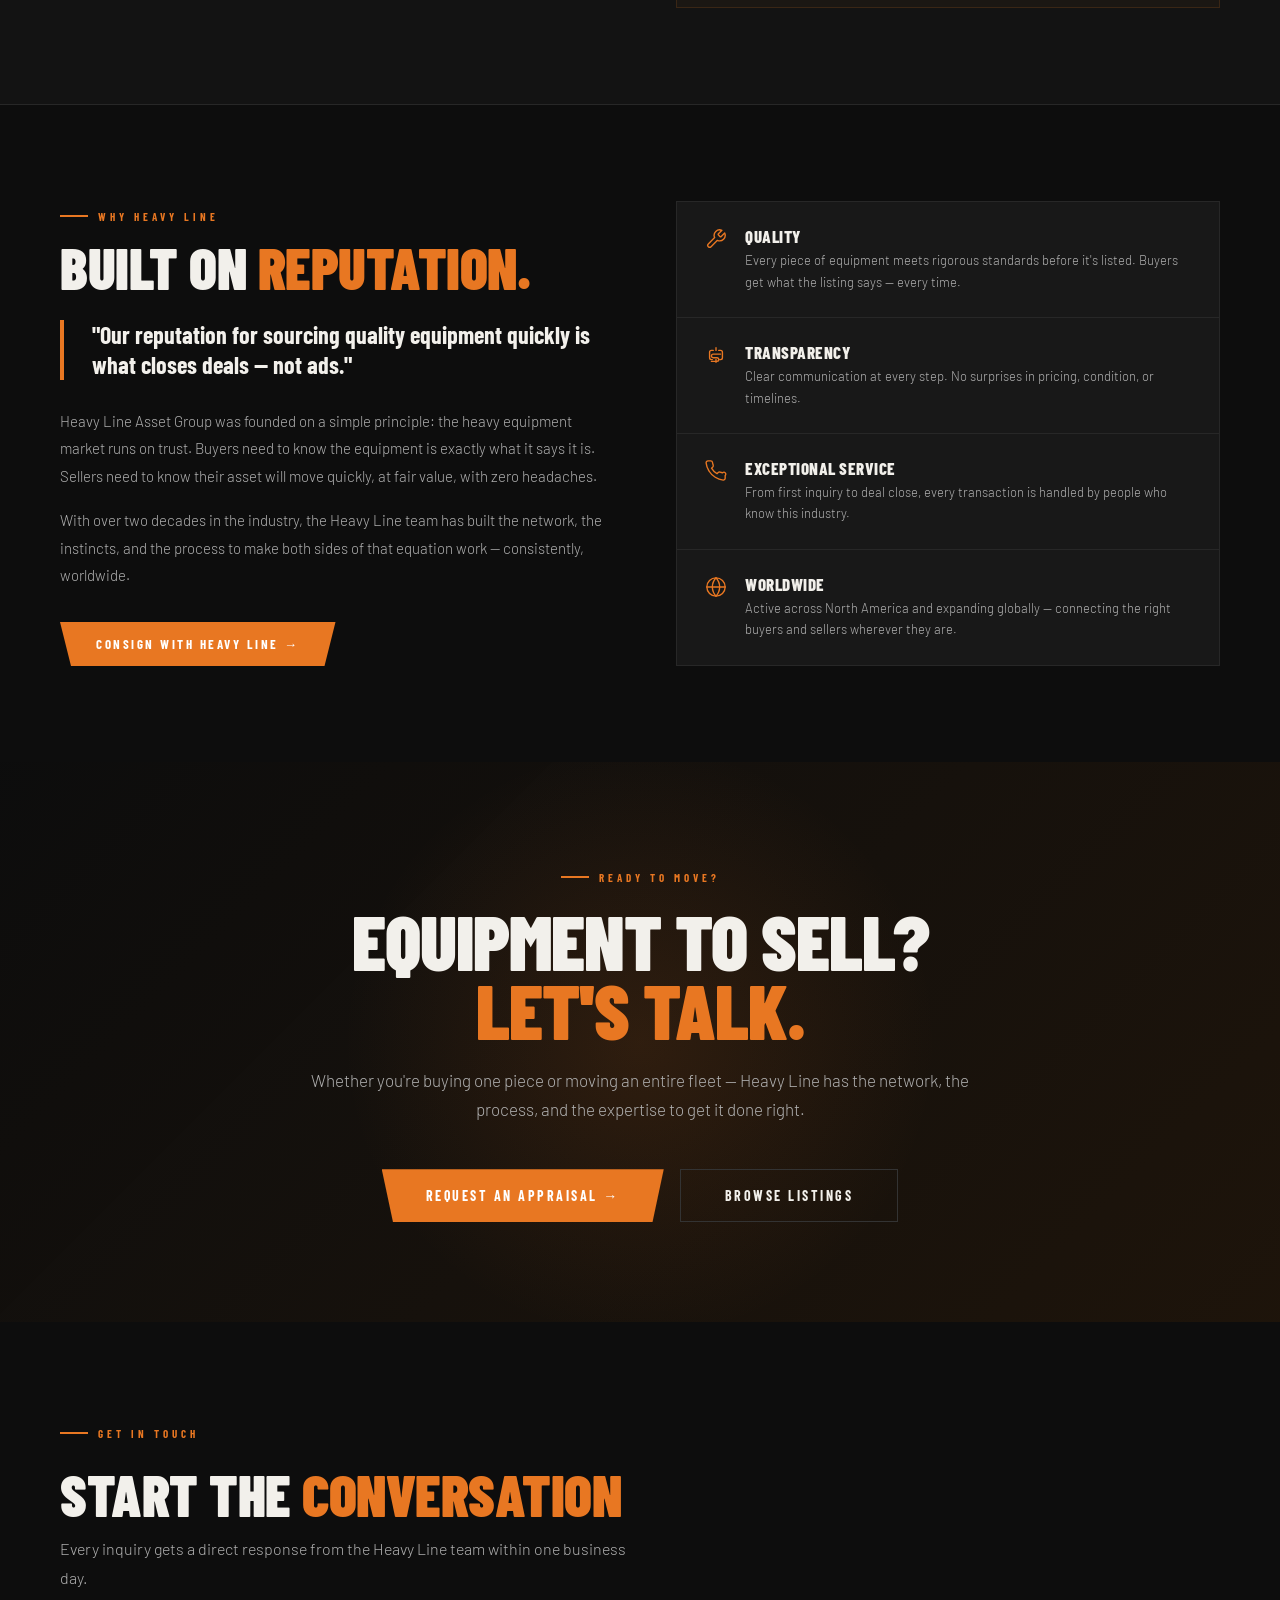
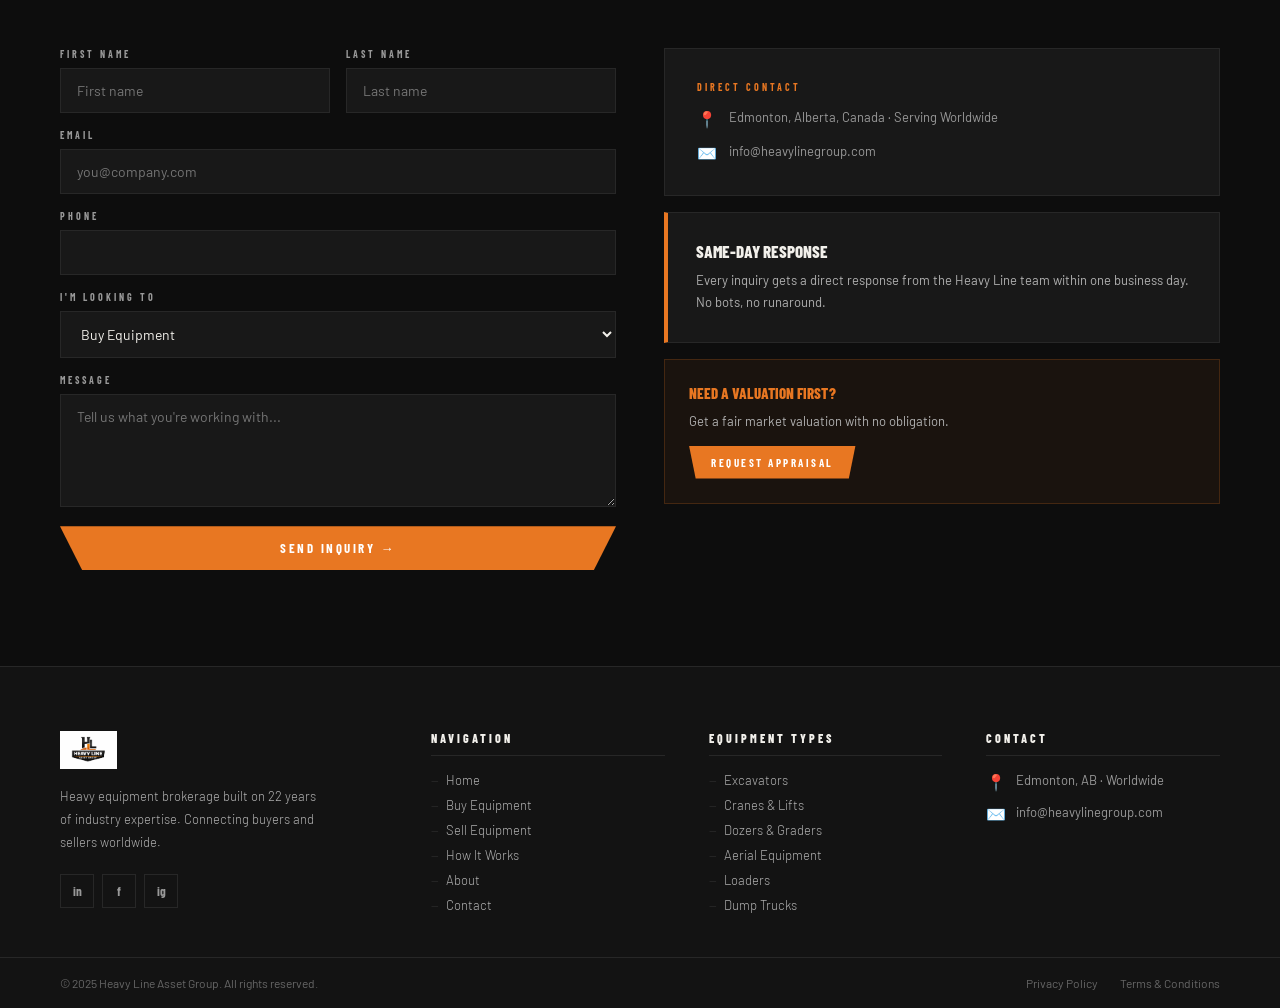
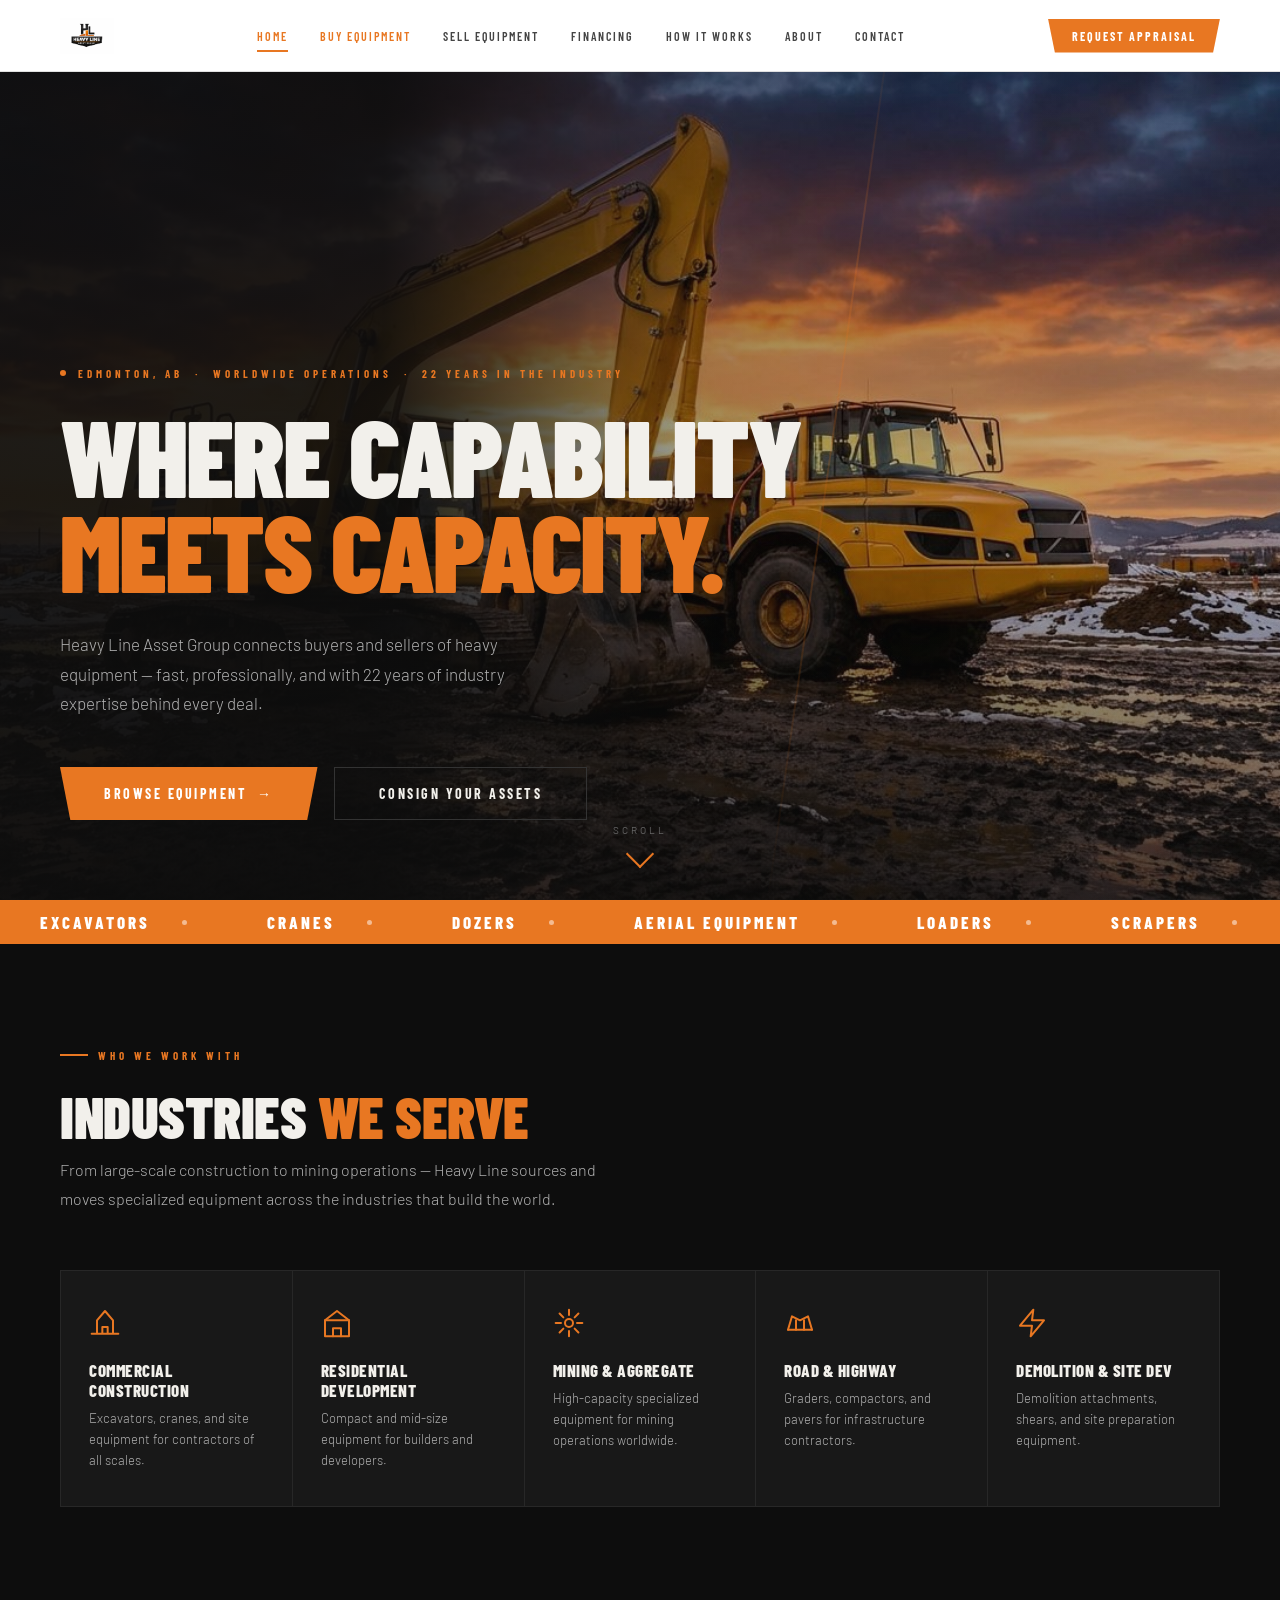
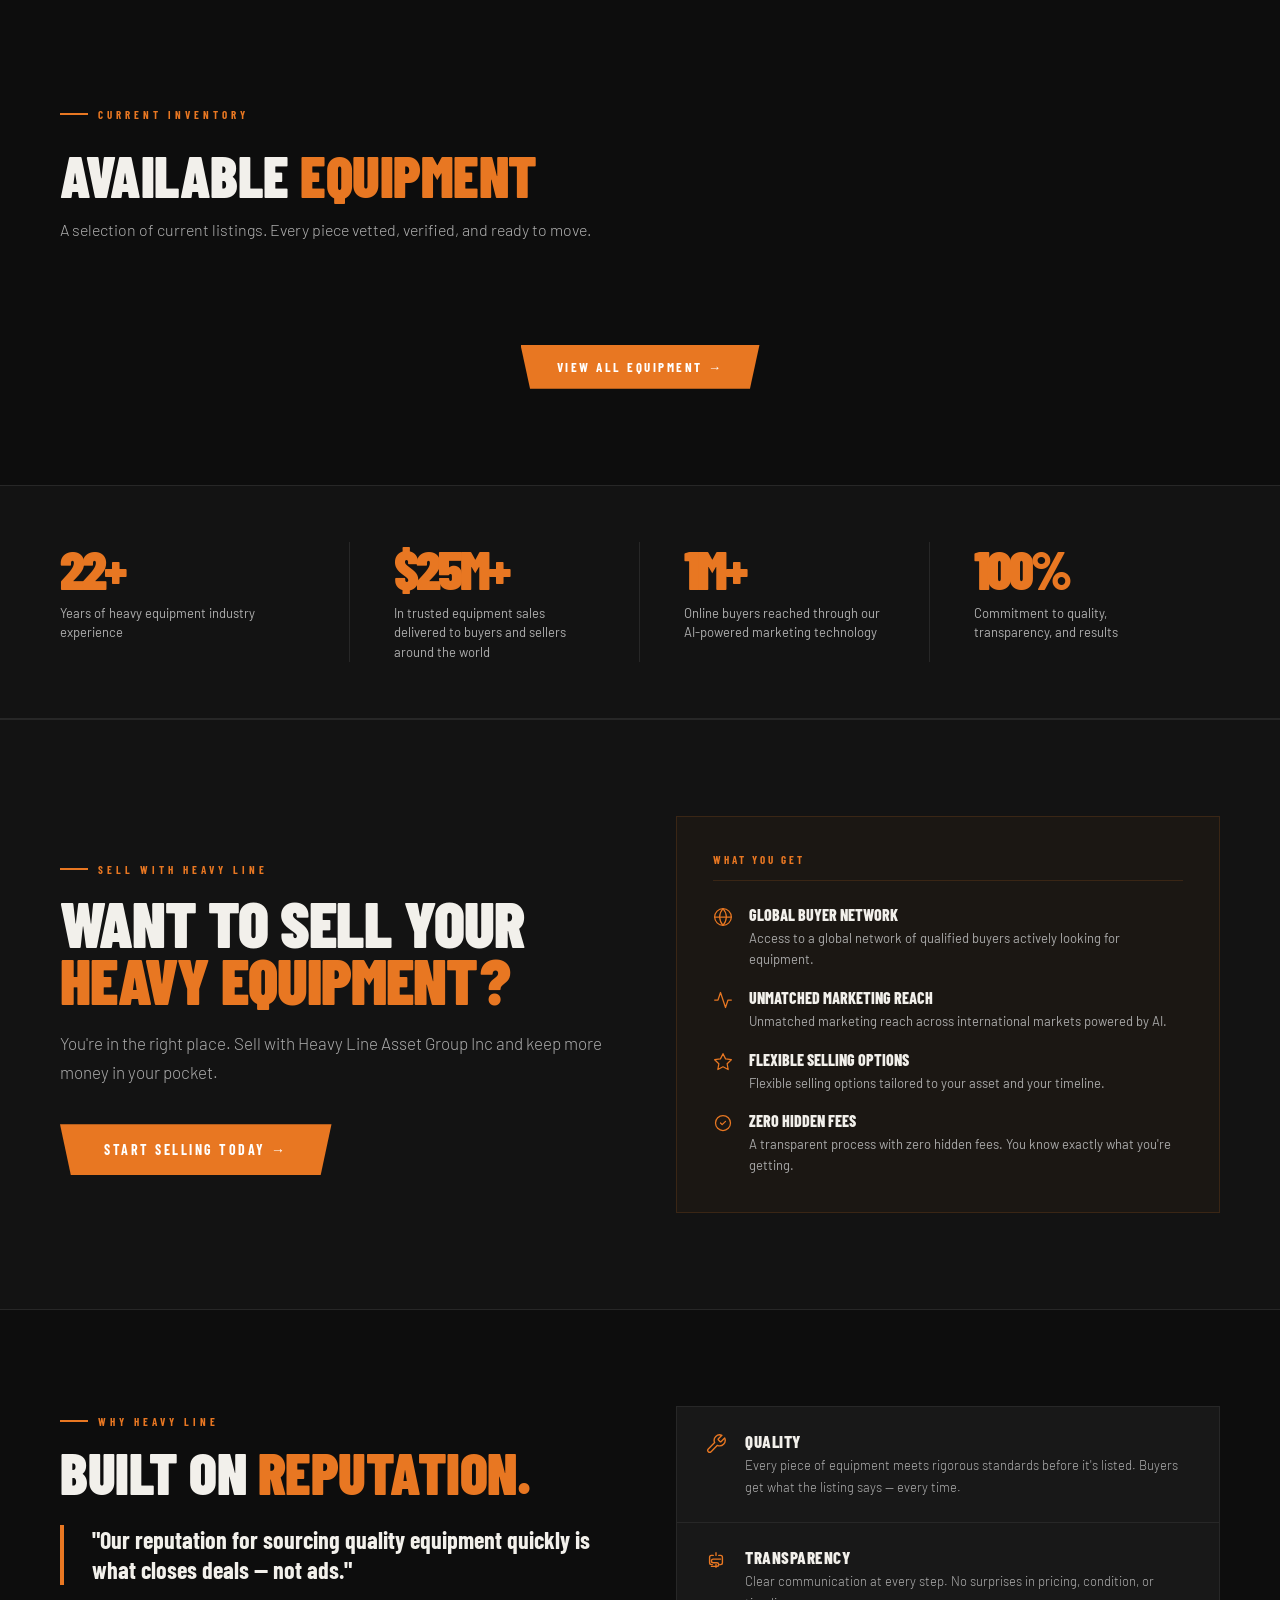
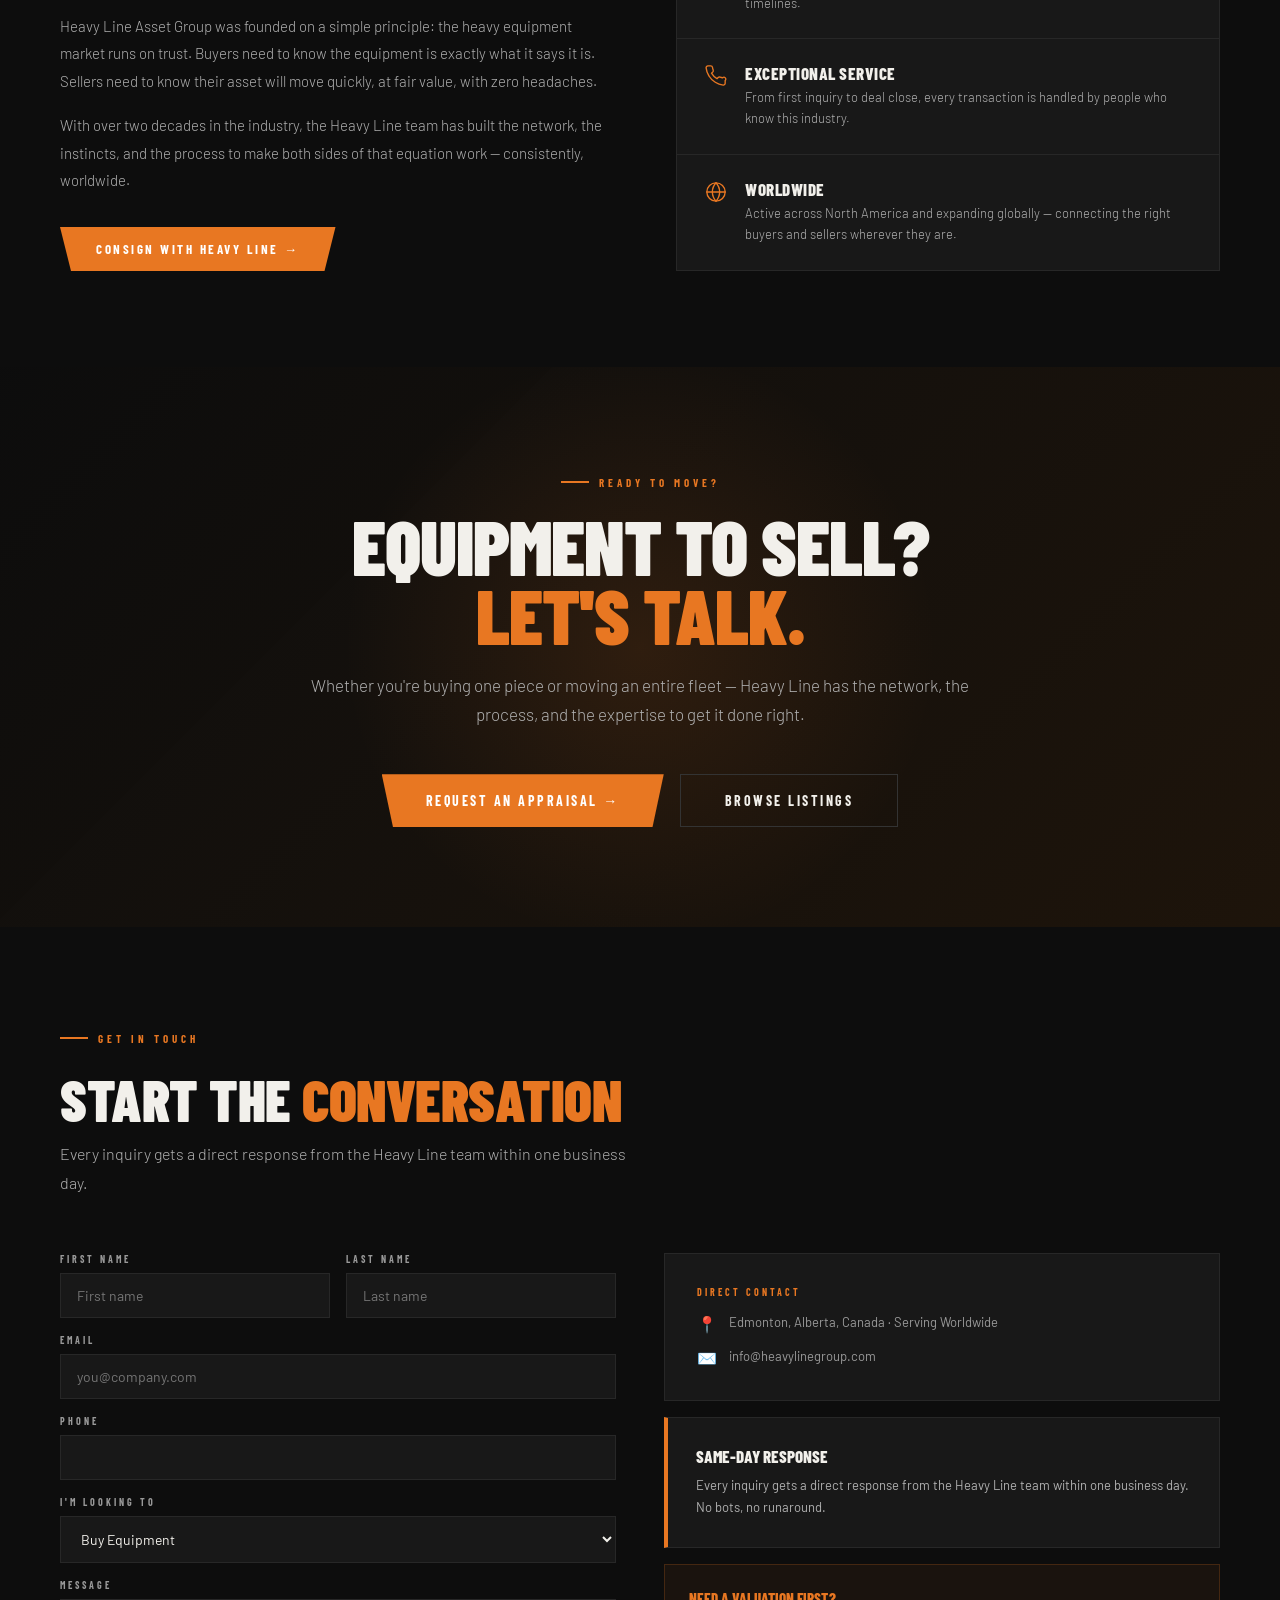
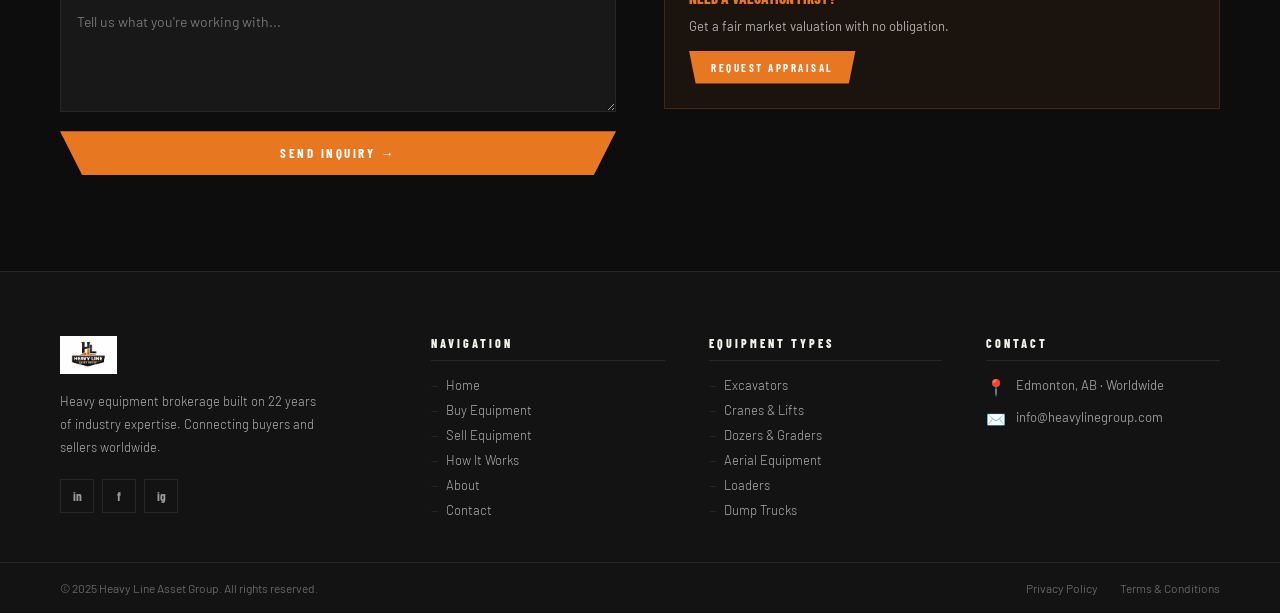
